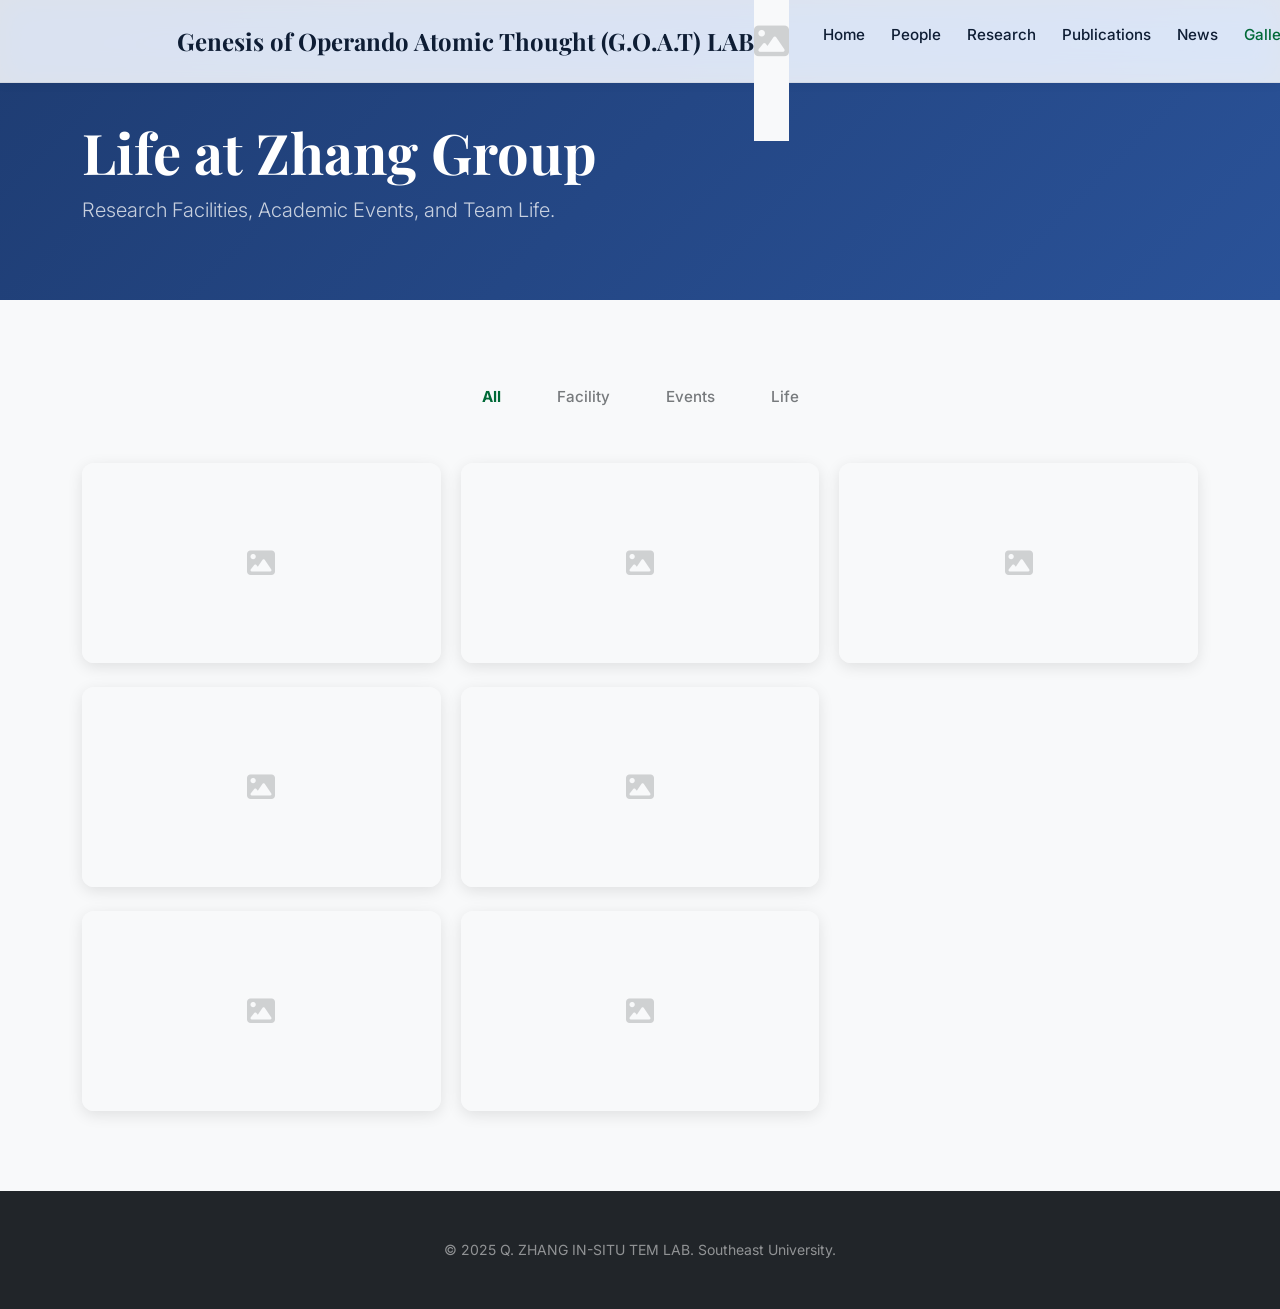
==== gallery.html @ 16f6f0bb "Add files via upload" ====
<!DOCTYPE html>
<html lang="en">

<head>
    <meta charset="UTF-8">
    <meta name="viewport" content="width=device-width, initial-scale=1.0">
    <meta name="description" content="Gallery of Q. ZHANG IN-SITU TEM LAB: Research facilities, team building, and academic events at SEU Wuxi Campus.">
    <meta name="keywords" content="Zhang Group, Lab Photos, Team Building, SEU Wuxi, Scientific Gallery">
    <meta name="author" content="Q. ZHANG IN-SITU TEM LAB">
    
    <title>Gallery | Q. ZHANG IN-SITU TEM LAB</title>
    
    <!-- Favicon -->
    <link rel="icon" type="image/png" href="images/icon.png">

    <!-- Bootstrap 5 CSS -->
    <link href="https://cdn.jsdelivr.net/npm/bootstrap@5.3.0/dist/css/bootstrap.min.css" rel="stylesheet">
    
    <!-- GLightbox CSS (专业灯箱样式库) -->
    <link rel="stylesheet" href="https://cdn.jsdelivr.net/npm/glightbox/dist/css/glightbox.min.css" />

    <!-- Fonts (国内镜像加速) -->
    <link href="https://fonts.loli.net/css2?family=Inter:wght@300;400;500;600&family=Playfair+Display:wght@700&display=swap" rel="stylesheet">

    <!-- Icons -->
    <link rel="stylesheet" href="https://cdnjs.cloudflare.com/ajax/libs/font-awesome/6.4.0/css/all.min.css">

    <!-- Custom CSS -->
    <link rel="stylesheet" href="style.css">

    <!-- AOS Animation -->
    <link href="https://unpkg.com/aos@2.3.1/dist/aos.css" rel="stylesheet">
</head>

<body class="bg-light">

    <!-- Preloader -->
    <div id="preloader">
        <div class="loader-spinner"></div>
    </div>

    <!-- Navigation (Gallery 高亮) -->
    <nav class="navbar navbar-expand-lg fixed-top navbar-light transition-all" id="mainNav">
        <div class="container">
            <a class="navbar-brand d-flex align-items-center" href="index.html">
                <img src="images/logo2.png" alt="Lab Logo" class="nav-logo me-2" loading="lazy">
                <div class="brand-text">
                    <span class="group-name">Genesis of Operando Atomic Thought (G.O.A.T) LAB</span>
                </div>
            </a>
            <button class="navbar-toggler" type="button" data-bs-toggle="collapse" data-bs-target="#navbarNav">
                <span class="navbar-toggler-icon"></span>
            </button>
            <div class="collapse navbar-collapse" id="navbarNav">
                <ul class="navbar-nav ms-auto">
                    <li class="nav-item"><a class="nav-link" href="index.html">Home</a></li>
                    <li class="nav-item"><a class="nav-link" href="people.html">People</a></li>
                    <li class="nav-item"><a class="nav-link" href="research.html">Research</a></li>
                    <li class="nav-item"><a class="nav-link" href="publications.html">Publications</a></li>
                    <li class="nav-item"><a class="nav-link" href="news.html">News</a></li>
                    <li class="nav-item"><a class="nav-link active" href="gallery.html">Gallery</a></li>
                    <li class="nav-item ms-lg-2">
                        <a class="btn btn-seu-green btn-sm px-3 rounded-pill" href="join.html">Join Us</a>
                    </li>
                </ul>
            </div>
        </div>
    </nav>

    <!-- Page Header -->
    <header class="page-header d-flex align-items-center text-white"
        style="background: linear-gradient(135deg, #1e3c72 0%, #2a5298 100%); height: 300px; padding-top: 60px;">
        <div class="container position-relative z-2">
            <div class="row">
                <div class="col-md-8" data-aos="fade-right">
                    <h1 class="display-4 font-serif fw-bold">Life at Zhang Group</h1>
                    <p class="lead opacity-75">Research Facilities, Academic Events, and Team Life.</p>
                </div>
            </div>
        </div>
    </header>

    <!-- Gallery Section -->
    <section class="py-section">
        <div class="container">
            
            <!-- Filters (分类按钮) -->
            <div class="row mb-5" data-aos="fade-up">
                <div class="col-12 text-center">
                    <div class="btn-group filter-group" role="group">
                        <button type="button" class="btn btn-outline-dark active filter-btn rounded-pill px-4 mx-1" data-filter="all">All</button>
                        <button type="button" class="btn btn-outline-dark filter-btn rounded-pill px-4 mx-1" data-filter="lab">Facility</button>
                        <button type="button" class="btn btn-outline-dark filter-btn rounded-pill px-4 mx-1" data-filter="events">Events</button>
                        <button type="button" class="btn btn-outline-dark filter-btn rounded-pill px-4 mx-1" data-filter="life">Life</button>
                    </div>
                </div>
            </div>

            <!-- Masonry Grid -->
            <div class="gallery-grid" id="galleryGrid">
                
                <!-- 增加gallery时增加这一项 -->
                <!-- 修改category:lab实验室,life团建,events活动 -->
                <div class="gallery-item lab mb-4" data-aos="fade-up">
                    <!-- 修改大图链接、相关信息 -->
                    <a href="images/gallery_1.png" class="glightbox gallery-card" data-gallery="lab-gallery" data-title="Advanced TEM Facility" data-description="Our state-of-the-art Aberration-Corrected Transmission Electron Microscope used for atomic-scale imaging.">
                        <!-- 修改小图链接 -->
                        <img src="images/gallery_1.png" alt="TEST FOR ADDING" class="img-fluid" loading="lazy">
                        <div class="gallery-overlay">
                            <div class="overlay-content">
                                <i class="fas fa-search-plus fa-2x text-white mb-2"></i>
                                <!-- 修改图名 -->
                                <h6 class="text-white fw-bold mb-0">TEST FOR ADDING</h6>
                                <!-- 修改备注 -->
                                <small class="text-white-50">It's a test.</small>
                            </div>
                        </div>
                    </a>
                </div>
                
                <!-- Item 1: Lab Facility -->
                <div class="gallery-item lab mb-4" data-aos="fade-up">
                    <a href="https://images.unsplash.com/photo-1581093588401-fbb07586547a?q=80&w=2000" class="glightbox gallery-card" data-gallery="lab-gallery" data-title="Advanced TEM Facility" data-description="Our state-of-the-art Aberration-Corrected Transmission Electron Microscope used for atomic-scale imaging.">
                        <img src="https://images.unsplash.com/photo-1581093588401-fbb07586547a?q=80&w=2000&auto=format&fit=crop" alt="TEM Facility" class="img-fluid" loading="lazy">
                        <div class="gallery-overlay">
                            <div class="overlay-content">
                                <i class="fas fa-search-plus fa-2x text-white mb-2"></i>
                                <h6 class="text-white fw-bold mb-0">TEM Facility</h6>
                                <small class="text-white-50">Instrumentation</small>
                            </div>
                        </div>
                    </a>
                </div>

                <!-- Item 2: Campus Life -->
                <div class="gallery-item life mb-4" data-aos="fade-up">
                    <a href="https://images.unsplash.com/photo-1596496356938-a2a198c3d964?q=80&w=2071" class="glightbox gallery-card" data-gallery="lab-gallery" data-title="SEU Wuxi Campus" data-description="The beautiful environment of Southeast University Wuxi Campus, providing a quiet place for research.">
                        <img src="https://images.unsplash.com/photo-1596496356938-a2a198c3d964?q=80&w=2071&auto=format&fit=crop" alt="Campus View" class="img-fluid" loading="lazy">
                        <div class="gallery-overlay">
                            <div class="overlay-content">
                                <i class="fas fa-search-plus fa-2x text-white mb-2"></i>
                                <h6 class="text-white fw-bold mb-0">Wuxi Campus</h6>
                                <small class="text-white-50">Scenery</small>
                            </div>
                        </div>
                    </a>
                </div>

                <!-- Item 3: Conference Event -->
                <div class="gallery-item events mb-4" data-aos="fade-up">
                    <a href="https://images.unsplash.com/photo-1544531586-fde5298cdd40?q=80&w=2070" class="glightbox gallery-card" data-gallery="lab-gallery" data-title="International Conference" data-description="Group members attending the international conference on nanotechnology.">
                        <img src="https://images.unsplash.com/photo-1544531586-fde5298cdd40?q=80&w=2070&auto=format&fit=crop" alt="Conference" class="img-fluid" loading="lazy">
                        <div class="gallery-overlay">
                            <div class="overlay-content">
                                <i class="fas fa-search-plus fa-2x text-white mb-2"></i>
                                <h6 class="text-white fw-bold mb-0">Academic Exchange</h6>
                                <small class="text-white-50">Conference</small>
                            </div>
                        </div>
                    </a>
                </div>

                <!-- Item 4: Lab Work -->
                <div class="gallery-item lab mb-4" data-aos="fade-up">
                    <a href="https://images.unsplash.com/photo-1574170609519-d1d8d4b71f60?q=80&w=2069" class="glightbox gallery-card" data-gallery="lab-gallery" data-title="Device Fabrication" data-description="Cleanroom processing of nanodevices for in-situ experiments.">
                        <img src="https://images.unsplash.com/photo-1574170609519-d1d8d4b71f60?q=80&w=2069&auto=format&fit=crop" alt="Wafer" class="img-fluid" loading="lazy">
                        <div class="gallery-overlay">
                            <div class="overlay-content">
                                <i class="fas fa-search-plus fa-2x text-white mb-2"></i>
                                <h6 class="text-white fw-bold mb-0">Device Fabrication</h6>
                                <small class="text-white-50">Cleanroom</small>
                            </div>
                        </div>
                    </a>
                </div>

                <!-- Item 5: Team Building -->
                <div class="gallery-item life mb-4" data-aos="fade-up">
                    <a href="https://images.unsplash.com/photo-1511632765486-a01980e01a18?q=80&w=2070" class="glightbox gallery-card" data-gallery="lab-gallery" data-title="Annual Group Dinner" data-description="Q. ZHANG IN-SITU TEM LAB celebrating a productive year with a team dinner.">
                        <img src="https://images.unsplash.com/photo-1511632765486-a01980e01a18?q=80&w=2070&auto=format&fit=crop" alt="Dinner" class="img-fluid" loading="lazy">
                        <div class="gallery-overlay">
                            <div class="overlay-content">
                                <i class="fas fa-search-plus fa-2x text-white mb-2"></i>
                                <h6 class="text-white fw-bold mb-0">Group Dinner</h6>
                                <small class="text-white-50">Team Building</small>
                            </div>
                        </div>
                    </a>
                </div>

                <!-- Item 6: Group Meeting -->
                <div class="gallery-item lab mb-4" data-aos="fade-up">
                    <a href="https://images.unsplash.com/photo-1531482615713-2afd69097998?q=80&w=2070" class="glightbox gallery-card" data-gallery="lab-gallery" data-title="Group Meeting" data-description="Weekly group meeting discussion and research progress updates.">
                        <img src="https://images.unsplash.com/photo-1531482615713-2afd69097998?q=80&w=2070&auto=format&fit=crop" alt="Meeting" class="img-fluid" loading="lazy">
                        <div class="gallery-overlay">
                            <div class="overlay-content">
                                <i class="fas fa-search-plus fa-2x text-white mb-2"></i>
                                <h6 class="text-white fw-bold mb-0">Group Meeting</h6>
                                <small class="text-white-50">Discussion</small>
                            </div>
                        </div>
                    </a>
                </div>

            </div>
        </div>
    </section>

    <!-- Footer -->
    <footer class="bg-dark text-white py-5 mt-auto">
        <div class="container">
            <div class="text-center small opacity-50">
                &copy; 2025 Q. ZHANG IN-SITU TEM LAB. Southeast University.
            </div>
        </div>
    </footer>

    <!-- Back to Top Button -->
    <a href="#" id="back-to-top" class="btn btn-seu-green rounded-circle shadow back-to-top-btn" title="Back to Top">
        <i class="fas fa-arrow-up"></i>
    </a>

    <!-- GLightbox JS Library -->
    <script src="https://cdn.jsdelivr.net/npm/glightbox/dist/js/glightbox.min.js"></script>
    
    <!-- Other Scripts -->
    <script src="https://cdn.jsdelivr.net/npm/bootstrap@5.3.0/dist/js/bootstrap.bundle.min.js"></script>
    <script src="https://unpkg.com/aos@2.3.1/dist/aos.js"></script>
    
    <!-- Custom Logic -->
    <script src="script.js"></script>

</body>
</html>
---- style.css ----
/* =========================================
   Global Reset & Basics
   ========================================= */
html {
    scroll-behavior: smooth;
}

:root {
    --seu-green: #006937;        /* 东南大学官方绿 */
    --seu-green-hover: #00522b;
    --dark-blue: #0e1d34;        /* 深科技蓝 */
    --text-dark: #2c3e50;
    --text-light: #6c757d;
}

body {
    font-family: 'Inter', sans-serif;
    color: var(--text-dark);
    line-height: 1.6;
}

h1, h2, h3, h4, h5, .font-serif {
    font-family: 'Playfair Display', serif;
}

a {
    text-decoration: none;
}

/* Utilities */
.py-section {
    padding-top: 5rem;
    padding-bottom: 5rem;
}

.ls-2 {
    letter-spacing: 2px;
}

.text-seu-green {
    color: var(--seu-green) !important;
}

.bg-seu-green {
    background-color: var(--seu-green) !important;
}

.hover-green:hover {
    color: var(--seu-green) !important;
    transition: color 0.2s ease;
}

/* =========================================
   Preloader (网页加载动画)
   ========================================= */
#preloader {
    position: fixed;
    top: 0;
    left: 0;
    width: 100%;
    height: 100%;
    background: #ffffff;
    z-index: 9999;
    display: flex;
    justify-content: center;
    align-items: center;
    transition: opacity 0.5s ease, visibility 0.5s ease;
}

#preloader.fade-out {
    opacity: 0;
    visibility: hidden;
}

.loader-spinner {
    width: 50px;
    height: 50px;
    border: 3px solid rgba(0, 105, 55, 0.2);
    border-top: 3px solid var(--seu-green);
    border-radius: 50%;
    animation: spin 1s linear infinite;
}

@keyframes spin {
    0% { transform: rotate(0deg); }
    100% { transform: rotate(360deg); }
}

/* =========================================
   Navbar (玻璃拟态导航栏)
   ========================================= */
#mainNav {
    padding-top: 15px;
    padding-bottom: 15px;
    background-color: rgba(255, 255, 255, 0.85); /* 半透明 */
    backdrop-filter: blur(15px) saturate(180%);   /* 毛玻璃特效 */
    -webkit-backdrop-filter: blur(15px) saturate(180%);
    box-shadow: 0 2px 10px rgba(0,0,0,0.05);
    border-bottom: 1px solid rgba(0,0,0,0.05);
}
/* 1. 新增：重定义导航栏容器 (控制高度和文字位置) */
.navbar-brand {
    position: relative;  /* 关键：设置为绝对定位的基准点 */
    display: flex;
    align-items: center; 
    height: 50px;        /* 【关键】锁定文字容器的高度，保证导航栏不会被撑高 */
    
    /* 腾出位置给左边悬浮的大 Logo，
       如果您觉得 Logo 盖住了文字，把这个数字改大，比如 100px */
    padding-left: 90px !important; 
}

/* 2. 修改：Logo 图片样式 (让它“飞”起来，突破高度限制) */
.nav-logo {
    position: absolute;  /* 绝对定位：脱离文档流，不再占位置 */
    left: 0;             /* 固定在最左边 */
    top: 50%;            /* 垂直位置定在中间 */
    
    /* 修正中心点，同时加一点向下偏移(如果有需要) */
    transform: translateY(-50%); 
    
    /* 【在这里改图片大小】 */
    /* 您设成 80px、100px 甚至 120px 都可以，导航栏高度不会变 */
    height: 90px;        
    width: auto;
    
    /* 去掉 Bootstrap 默认的右边距，防止计算干扰 */
    margin-right: 0 !important; 
    
    z-index: 999;        /* 保证显示在最上层 */
}

.brand-text {
    display: flex;
    align-items: center;       /* 确保文字垂直居中 */
    line-height: 1;            /* 重置行高 */
    margin-left: 5px;          /* 稍微离 Logo 远一点点 */
}

/* 增大 Group Name 字体，显得更权威 */
.brand-text .group-name {
    font-weight: 700;
    font-size: 1.5rem; /* 如果Logo变大了，字也可以大一点 (原先可能是 1.1rem 或 1.35rem) */
    font-family: 'Playfair Display', serif;
    color: var(--dark-blue);
}


.nav-link {
    font-weight: 500;
    color: var(--dark-blue) !important;
    font-size: 0.95rem;
    margin-left: 10px;
    transition: color 0.3s;
}

.nav-link:hover, .nav-link.active {
    color: var(--seu-green) !important;
}

.btn-seu-green {
    background-color: var(--seu-green);
    color: white;
    border: 1px solid var(--seu-green);
    transition: all 0.3s ease;
}

.btn-seu-green:hover {
    background-color: var(--seu-green-hover);
    border-color: var(--seu-green-hover);
    color: white;
}

/* =========================================
   Hero Section (首页大图 & 粒子特效)
   ========================================= */
.hero-section {
    height: 100vh;
    min-height: 600px;
    background-size: cover;
    background-position: center;
    background-attachment: fixed; /* 视差滚动 */
    position: relative;
    overflow: hidden;
}

/* 粒子层 */
.hero-particles {
    position: absolute;
    top: 0;
    left: 0;
    width: 100%;
    height: 100%;
    z-index: 1; 
    pointer-events: none;
    overflow: hidden;
}

.particle {
    position: absolute;
    border-radius: 50%;
    background: rgba(255, 255, 255, 0.3);
    box-shadow: 0 0 10px rgba(255, 255, 255, 0.5);
    animation: floatUp linear infinite;
}

@keyframes floatUp {
    0% { transform: translateY(100vh) scale(0); opacity: 0; }
    20% { opacity: 0.8; }
    100% { transform: translateY(-100px) scale(1); opacity: 0; }
}

/* --- 最后的优化：Hero 文字防撞色保护 --- */
.hero-section h1, 
.hero-section p, 
.hero-section h5 {
    /* 增加一层黑色柔光阴影，不生硬，但能显著提升可读性 */
    text-shadow: 0 2px 20px rgba(0, 0, 0, 0.5), 0 0 40px rgba(0,0,0,0.2);
}

.hero-section .overlay {
    position: absolute;
    top: 0; left: 0; width: 100%; height: 100%;
    background: linear-gradient(135deg, rgba(14, 29, 52, 0) 0%, rgba(0, 105, 55, 0) 100%);
    z-index: 1;
}

/* Scroll Down Indicator Mouse Animation */
.scroll-down-indicator {
    position: absolute;
    bottom: 30px;
    left: 50%;
    transform: translateX(-50%);
    z-index: 10;
    display: flex;
    flex-direction: column;
    align-items: center;
    opacity: 0.8;
}

.mouse {
    width: 26px; height: 42px;
    border: 2px solid #fff;
    border-radius: 20px;
    position: relative;
    margin-bottom: 5px;
}

.wheel {
    width: 4px; height: 4px;
    background: #fff;
    border-radius: 50%;
    position: absolute;
    top: 6px; left: 50%;
    transform: translateX(-50%);
    animation: scrollWheel 2s infinite;
}

@keyframes scrollWheel {
    0% { top: 6px; opacity: 1; }
    100% { top: 20px; opacity: 0; }
}

.arrow-span span {
    display: block; width: 10px; height: 10px;
    border-bottom: 2px solid #fff;
    border-right: 2px solid #fff;
    transform: rotate(45deg);
    margin: -4px auto;
    animation: scrollArrow 2s infinite;
}

.arrow-span span:nth-child(2) { animation-delay: .2s; }
.arrow-span span:nth-child(3) { animation-delay: .4s; }

@keyframes scrollArrow {
    0% { opacity: 0; } 50% { opacity: 1; } 100% { opacity: 0; }
}

/* =========================================
   Components: Cards, Images & UI
   ========================================= */

/* Research Cards with Bottom Border Hover */
.hover-card {
    transition: all 0.4s cubic-bezier(0.165, 0.84, 0.44, 1);
    background: #fff;
    overflow: hidden;
    position: relative;
    border: 1px solid rgba(0,0,0,0.05) !important;
    border-bottom: 4px solid transparent !important;
}

.hover-card:hover {
    transform: translateY(-8px);
    box-shadow: 0 20px 40px rgba(0,0,0,0.1) !important;
    border-bottom-color: var(--seu-green) !important;
}

.icon-box {
    width: 80px; height: 80px;
    background: linear-gradient(135deg, #f8f9fa 0%, #e9ecef 100%);
    box-shadow: inset 0 0 10px rgba(0, 0, 0, 0.05);
}

.bg-green-light { background-color: rgba(0, 105, 55, 0.1); }
.bg-blue-light { background-color: rgba(13, 110, 253, 0.1); }
.bg-purple-light { background-color: rgba(111, 66, 193, 0.1); }
.text-purple { color: #6f42c1; }

.link-arrow {
    display: inline-flex; align-items: center;
}
.link-arrow:hover i {
    transform: translateX(5px);
    transition: transform 0.2s;
}

.divider { height: 3px; width: 60px; }

/* Page Header Common */
.page-header {
    margin-top: 0;
    position: relative;
    overflow: hidden;
}

/* Atomic Background Pattern */
.atomic-bg-pattern {
    position: absolute;
    top: 0; left: 0; width: 100%; height: 100%;
    background-image: radial-gradient(rgba(255, 255, 255, 0.1) 1px, transparent 1px);
    background-size: 30px 30px;
    z-index: 1;
    pointer-events: none;
}

/* Back to Top Button */
.back-to-top-btn {
    position: fixed;
    bottom: 30px; right: 30px;
    width: 50px; height: 50px;
    display: flex; align-items: center; justify-content: center;
    z-index: 999;
    opacity: 0;
    visibility: hidden;
    transition: all 0.4s ease;
    border: 2px solid white;
}

.back-to-top-btn.show {
    opacity: 1; visibility: visible; bottom: 30px;
}

.back-to-top-btn:hover {
    transform: translateY(-5px);
    background-color: var(--dark-blue);
    border-color: var(--seu-green);
}

/* Grayscale Logos */
.grayscale-logos {
    filter: grayscale(100%);
    transition: all 0.3s;
}
.grayscale-logos:hover {
    filter: grayscale(0%);
    opacity: 1 !important;
}

/* =========================================
   People Page Specifics
   ========================================= */
.text-dark-blue { color: var(--dark-blue); }
.text-justify { text-align: justify; }
.w-20 { width: 20px; text-align: center; }

.badge {
    font-weight: 500;
    letter-spacing: 0.5px;
    font-family: 'Inter', sans-serif;
    border-radius: 4px; /* Slightly sharper edges */
}

.bg-dark-blue { background-color: var(--dark-blue); color: white; }

.member-card {
    transition: transform 0.3s ease;
    border: 1px solid rgba(0, 0, 0, 0.05);
}
.member-card:hover {
    transform: translateY(-5px);
    box-shadow: 0 10px 20px rgba(0, 0, 0, 0.1) !important;
}

.member-img {
    width: 100px; height: 100px; object-fit: cover;
    border: 3px solid #f8f9fa;
    box-shadow: 0 2px 5px rgba(0, 0, 0, 0.1);
    object-position: top; 
}
.member-img-sm {
    width: 100px; height: 100px; object-fit: cover;
    border: 3px solid #f8f9fa;
    box-shadow: 0 2px 5px rgba(0, 0, 0, 0.1);
    object-position: top; 
}

.pi-image-wrapper img {
    object-fit: cover;
    height: 100%;
    min-height: 300px;
}

/* =========================================
   Research Page Specifics
   ========================================= */
.text-light-gray {
    color: #e9ecef;
    font-size: 4rem;
    line-height: 1;
    font-weight: 800;
}

.research-img-wrapper {
    overflow: hidden;
    border-radius: 8px;
}

.hover-scale {
    transition: transform 0.6s cubic-bezier(0.25, 0.46, 0.45, 0.94);
    width: 100%; display: block;
}
.research-img-wrapper:hover .hover-scale {
    transform: scale(1.05);
}

.hover-glow {
    transition: all 0.3s ease;
    background: rgba(255, 255, 255, 0.02);
}
.hover-glow:hover {
    background: rgba(255, 255, 255, 0.1);
    border-color: var(--seu-green) !important;
    transform: translateY(-5px);
    box-shadow: 0 0 15px rgba(0, 105, 55, 0.3);
}

.fa-check-circle { width: 20px; }

/* =========================================
   Publications Page Specifics
   ========================================= */
.object-fit-cover { object-fit: cover; }
.font-monospace { font-family: 'Courier New', Courier, monospace; letter-spacing: 1px; }

.pub-list li {
    transition: all 0.2s ease;
}
.pub-list li:hover {
    background-color: rgba(0, 105, 55, 0.03);
    border-radius: 4px;
    transform: translateX(5px);
}

.pub-number {
    font-family: 'Playfair Display', serif;
    font-weight: 700;
    font-size: 1.2rem;
    opacity: 0.3;
}

.journal-name {
    font-style: italic;
    color: var(--dark-blue);
    font-weight: 600;
}

.pub-links a { text-decoration: none; }

/* 顶级期刊特殊高亮 */
.journal-name:contains("Nature"), .journal-name:contains("Science") {
    border-bottom: 2px solid var(--seu-green);
}

/* 年份侧边栏偏移修正 */
.year-section {
    scroll-margin-top: 180px;
}

/* Sidebar Active State */
.nav-pills .nav-link.active {
    background-color: var(--seu-green) !important;
    color: white !important;
    font-weight: bold;
    box-shadow: 0 4px 6px rgba(0, 105, 55, 0.2);
}

/* =========================================
   News & Mobile Search
   ========================================= */
.news-card {
    transition: transform 0.3s ease;
    overflow: hidden;
}
.news-card:hover { transform: translateY(-5px); }
.news-card img { transition: transform 0.5s ease; }
.news-card:hover img { transform: scale(1.05); }

.date-badge-overlay {
    position: absolute;
    top: 15px; left: 15px;
    background: rgba(255, 255, 255, 0.95);
    padding: 8px 12px;
    text-align: center;
    border-radius: 4px;
    box-shadow: 0 4px 6px rgba(0, 0, 0, 0.1);
    min-width: 60px;
}
.date-badge-overlay .day { display: block; font-size: 1.5rem; font-weight: 800; line-height: 1; color: var(--dark-blue); }
.date-badge-overlay .month { display: block; font-size: 0.75rem; text-transform: uppercase; font-weight: 600; color: var(--seu-green); }

/* Sticky Sidebar on Desktop */
@media (min-width: 992px) {
    .sticky-sidebar {
        position: sticky;
        top: 100px;
        z-index: 10;
    }
}

/* Pagination Style */
.page-link {
    color: var(--dark-blue);
    border: none;
    margin: 0 5px;
    border-radius: 5px !important;
}
.page-link.active {
    background-color: var(--seu-green);
    color: white;
}

/* JS Driven Fixed Search (Mobile) */
.search-is-fixed {
    position: fixed !important;
    top: 76px !important;
    left: 15px !important;
    right: 15px !important;
    z-index: 1050 !important;
    background-color: #fff !important;
    box-shadow: 0 5px 15px rgba(0,0,0,0.1) !important;
    padding: 15px !important;
    border-radius: 0 0 10px 10px !important;
    width: auto !important;
    transition: all 0.3s ease;
    border: 1px solid rgba(0,0,0,0.05);
}

.search-placeholder { height: 80px; display: none; }
.search-placeholder.show { display: block; }

/* =========================================
   Gallery (Masonry & Styles)
   ========================================= */
.gallery-grid { column-count: 3; column-gap: 20px; }
.gallery-item { break-inside: avoid; margin-bottom: 20px; }

.gallery-card {
    position: relative;
    display: block;
    overflow: hidden;
    border-radius: 12px;
    cursor: zoom-in;
    box-shadow: 0 4px 15px rgba(0,0,0,0.1);
}

.gallery-card img {
    width: 100%;
    transition: transform 0.6s cubic-bezier(0.25, 0.46, 0.45, 0.94);
    will-change: transform;
}
.gallery-card:hover img { transform: scale(1.1); }

.gallery-overlay {
    position: absolute;
    top: 0; left: 0; width: 100%; height: 100%;
    background: linear-gradient(to top, rgba(0, 105, 55, 0.9), rgba(14, 29, 52, 0.4));
    opacity: 0;
    transition: all 0.4s ease;
    display: flex; justify-content: center; align-items: center; text-align: center;
}
.overlay-content { transform: translateY(20px); transition: transform 0.4s ease; }

.gallery-card:hover .gallery-overlay { opacity: 1; }
.gallery-card:hover .overlay-content { transform: translateY(0); }

.filter-btn {
    border: none;
    font-weight: 500;
    font-size: 0.95rem;
    transition: all 0.3s;
    opacity: 0.6;
}
.filter-btn:hover, .filter-btn.active {
    background-color: transparent !important;
    color: var(--seu-green) !important;
    opacity: 1;
    font-weight: 700;
}

/* =========================================
   Join Us Page Timeline
   ========================================= */
.step-icon {
    width: 60px; height: 60px;
    transition: all 0.3s ease;
    border: 1px solid rgba(0,0,0,0.05);
}
.process-step:hover .step-icon {
    transform: translateY(-5px);
    box-shadow: 0 10px 20px rgba(0,105,55,0.15) !important;
}

@media (min-width: 768px) {
    .process-step:not(:last-child)::after {
        content: '';
        position: absolute;
        top: 30px;
        right: -50%;
        width: 100%;
        height: 2px;
        background-color: #e9ecef;
        z-index: 0;
    }
}

.custom-accordion .accordion-button {
    background-color: #fff;
    color: var(--dark-blue);
    box-shadow: none;
    padding: 1.5rem;
}
.custom-accordion .accordion-button:not(.collapsed) {
    color: var(--seu-green);
    background-color: rgba(0, 105, 55, 0.05);
}
.custom-accordion .accordion-button:focus {
    box-shadow: none;
    border-color: rgba(0, 0, 0, 0.125);
}
.custom-accordion .accordion-item { overflow: hidden; }

/* Call to Action Button */
.btn-outline-light:hover { color: var(--dark-blue); }
.modal-content { border-radius: 1rem; }

.hover-shadow { transition: all 0.3s ease; }
.hover-shadow:hover { box-shadow: 0 10px 30px rgba(0,0,0,0.05); transform: translateY(-5px); }

/* =========================================
   Responsive Final Touches
   ========================================= */
@media (max-width: 991px) {
    .hero-section {
        background-attachment: scroll;
        height: auto;
        padding: 150px 0 100px 0;
    }
    .gallery-grid { column-count: 2; }
    
    /* Mobile Sticky Offset Increase */
    .year-section {
        scroll-margin-top: 240px;
    }
    
    .mobile-sticky-search .form-select {
        height: 100% !important;
        background-color: #fff;
    }
}

@media (max-width: 576px) {
    .gallery-grid { column-count: 1; }
    h1.display-3 { font-size: 2.5rem; }
}

/* --- 最后的优化：移动端排版安全锁 --- */
h1, h2, h3, h4, h5 {
    /* 如果单词太长，允许强制换行，防止撑爆屏幕 */
    overflow-wrap: break-word; 
    word-wrap: break-word;
    -ms-hyphens: auto;
    -webkit-hyphens: auto;
    hyphens: auto;
}

/* =========================================
   Layout Safety (布局安全锁)
   ========================================= */

/* 强制标题最多显示2行，超出部分省略号... */
.text-clamp-2 {
    display: -webkit-box;
    -webkit-line-clamp: 2;
    -webkit-box-orient: vertical;
    overflow: hidden;
    text-overflow: ellipsis;
}

/* 强制摘要最多显示3行 */
.text-clamp-3 {
    display: -webkit-box;
    -webkit-line-clamp: 3;
    -webkit-box-orient: vertical;
    overflow: hidden;
    text-overflow: ellipsis;
}

/* 即使标题不一样长，强制卡片高度一致 (需要在HTML里加 h-100 类) */
.card-body {
    display: flex;
    flex-direction: column;
}
/* 把按钮推到最下面，保证对齐 */
.card-body .mt-3, 
.card-body a.text-seu-green { 
    margin-top: auto !important; 
}

/* =========================================
   自动化论文编号 (Auto Numbering)
   ========================================= */

/* 1. 在网页整体或列表容器上初始化计数器 */
body {
    /* 创建一个叫 'paper-counter' 的计数器，初始值为0 */
    counter-reset: paper-counter; 
}

/* 2. 改造 .pub-number，让它自动生成内容 */
.pub-number::before {
    /* 每次遇到这个标签，计数器 +1 */
    counter-increment: paper-counter; 
    
    /* 显示内容：数字 + 点 */
    /* decimal-leading-zero 表示显示 01, 02 这种带0的格式 */
    content: counter(paper-counter, decimal-leading-zero) "."; 
}

/* (可选) 如果 Highlight 区域也有这个类但不希望它编号，可以取消 */
/* 通常 Highlight 区您没有加 pub-number 类，所以应该没事 */

/* =========================================
   学术简历列表模式 (List Layout Style)
   ========================================= */

/* LBL 风格列表布局样式 */
.member-img-rect {
    width: 160px;
    height: 200px;
    object-fit: cover;
    object-position: top;
    border-radius: 4px;   /* 轻微圆角 */
    border: 1px solid #eee; /* 极淡的边框增加精致感 */
}

.profile-row {
    border-bottom: 1px solid #e0e0e0 !important; /* 实线分割 */
    transition: background-color 0.3s;
}

/* 鼠标放上去整行微变色，增加一体感 */
.profile-row:hover {
    background-color: #fcfcfc;
}

/* 名字标题颜色 (参考 LBNL 的蓝绿色) */
.profile-name {
    font-family: 'Inter', sans-serif;
    font-weight: 700;
    font-size: 1.5rem;
    color: #559dbd; /* LBL 风格蓝 */
}
/* 经历列表 */
.edu-list li {
    font-size: 0.95rem;
    line-height: 1.5;
    color: #444;
    margin-bottom: 2px; /*行距稍微紧凑点 */
}

@media (max-width: 767px) {
    .member-img-rect {
        width: 100%;
        max-width: 200px;
        height: auto;
        aspect-ratio: 3/4;
    }
    .profile-row {
        text-align: center; /* 手机上居中对齐 */
    }
    /* 手机上邮箱左对齐变居中 */
    .profile-row .d-flex {
        justify-content: center;
    }
}
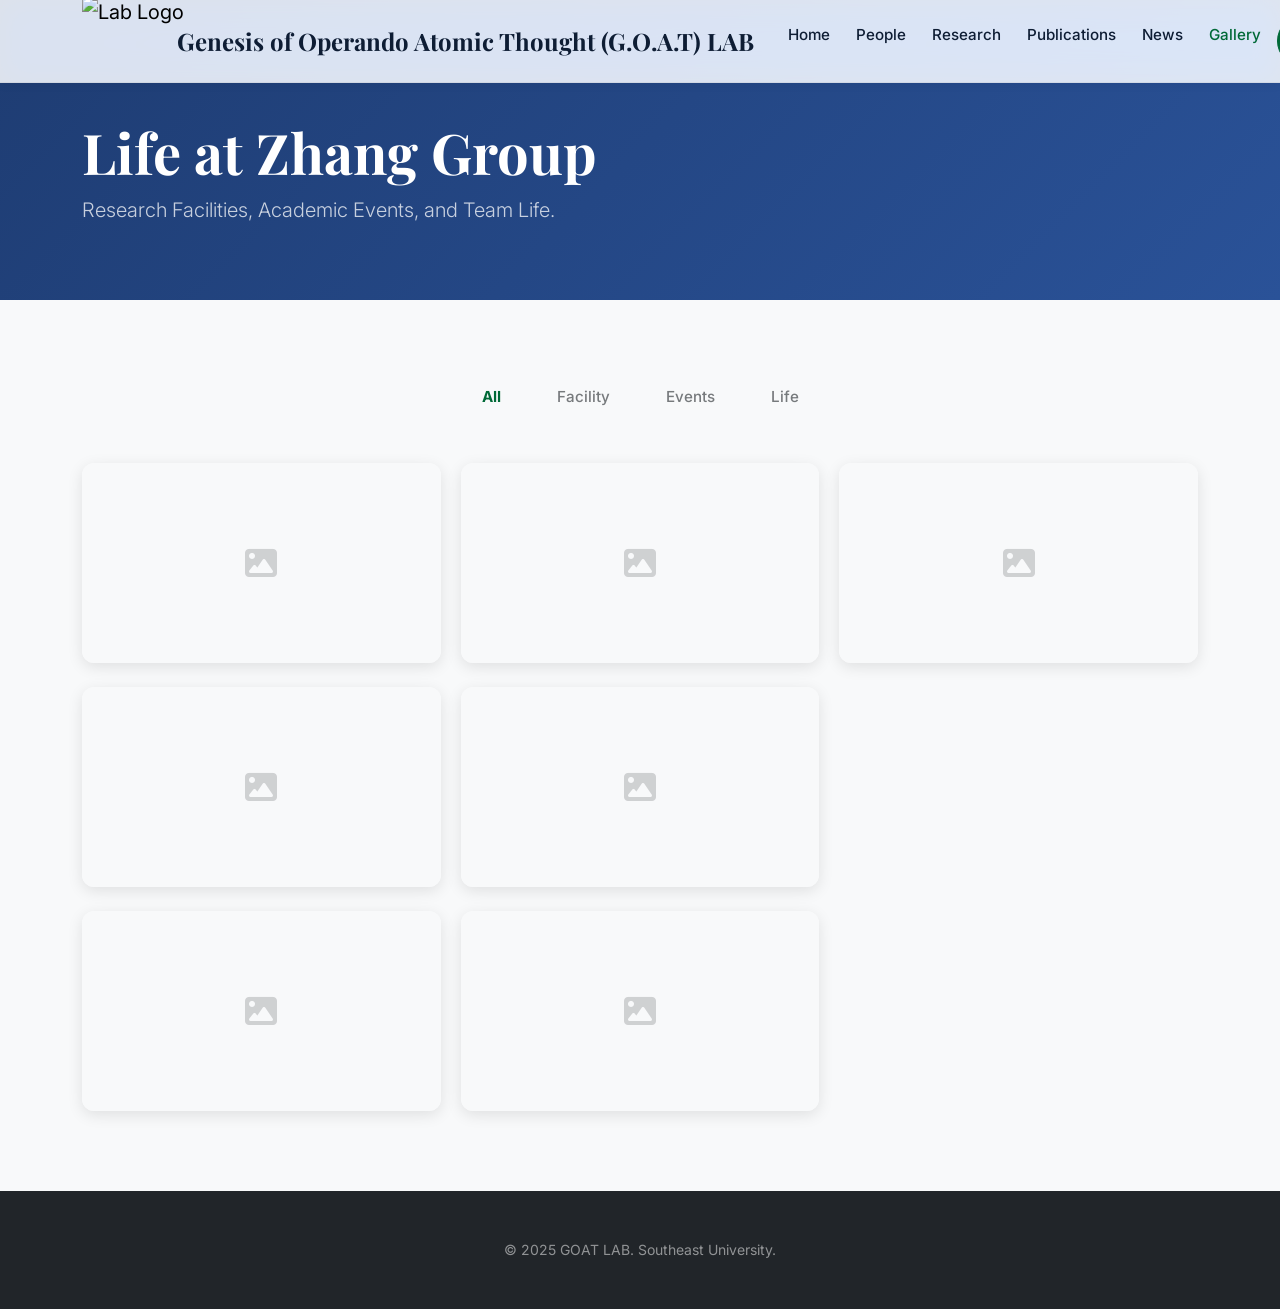
==== commit 04fb3eb4: "Add files via upload" ====
--- a/gallery.html
+++ b/gallery.html
@@ -4,11 +4,11 @@
 <head>
     <meta charset="UTF-8">
     <meta name="viewport" content="width=device-width, initial-scale=1.0">
-    <meta name="description" content="Gallery of Q. ZHANG IN-SITU TEM LAB: Research facilities, team building, and academic events at SEU Wuxi Campus.">
+    <meta name="description" content="Gallery of GOAT LAB: Research facilities, team building, and academic events at SEU Wuxi Campus.">
     <meta name="keywords" content="Zhang Group, Lab Photos, Team Building, SEU Wuxi, Scientific Gallery">
-    <meta name="author" content="Q. ZHANG IN-SITU TEM LAB">
-    
-    <title>Gallery | Q. ZHANG IN-SITU TEM LAB</title>
+    <meta name="author" content="GOAT LAB">
+    
+    <title>Gallery | GOAT LAB</title>
     
     <!-- Favicon -->
     <link rel="icon" type="image/png" href="images/icon.png">
@@ -176,7 +176,7 @@
 
                 <!-- Item 5: Team Building -->
                 <div class="gallery-item life mb-4" data-aos="fade-up">
-                    <a href="https://images.unsplash.com/photo-1511632765486-a01980e01a18?q=80&w=2070" class="glightbox gallery-card" data-gallery="lab-gallery" data-title="Annual Group Dinner" data-description="Q. ZHANG IN-SITU TEM LAB celebrating a productive year with a team dinner.">
+                    <a href="https://images.unsplash.com/photo-1511632765486-a01980e01a18?q=80&w=2070" class="glightbox gallery-card" data-gallery="lab-gallery" data-title="Annual Group Dinner" data-description="GOAT LAB celebrating a productive year with a team dinner.">
                         <img src="https://images.unsplash.com/photo-1511632765486-a01980e01a18?q=80&w=2070&auto=format&fit=crop" alt="Dinner" class="img-fluid" loading="lazy">
                         <div class="gallery-overlay">
                             <div class="overlay-content">
@@ -210,7 +210,7 @@
     <footer class="bg-dark text-white py-5 mt-auto">
         <div class="container">
             <div class="text-center small opacity-50">
-                &copy; 2025 Q. ZHANG IN-SITU TEM LAB. Southeast University.
+                &copy; 2025 GOAT LAB. Southeast University.
             </div>
         </div>
     </footer>
--- a/style.css
+++ b/style.css
@@ -1,5 +1,5 @@
 /* =========================================
-   Global Reset & Basics
+   1. GLOBAL RESET & UTILITIES
    ========================================= */
 html {
     scroll-behavior: smooth;
@@ -21,787 +21,288 @@
 
 h1, h2, h3, h4, h5, .font-serif {
     font-family: 'Playfair Display', serif;
+    /* 移动端防长单词撑破屏幕 */
+    overflow-wrap: break-word; word-wrap: break-word; hyphens: auto;
 }
 
 a {
     text-decoration: none;
-}
-
-/* Utilities */
-.py-section {
-    padding-top: 5rem;
-    padding-bottom: 5rem;
-}
-
-.ls-2 {
-    letter-spacing: 2px;
-}
-
-.text-seu-green {
-    color: var(--seu-green) !important;
-}
-
-.bg-seu-green {
-    background-color: var(--seu-green) !important;
-}
-
-.hover-green:hover {
-    color: var(--seu-green) !important;
     transition: color 0.2s ease;
 }
 
-/* =========================================
-   Preloader (网页加载动画)
-   ========================================= */
+/* 常用工具类 */
+.py-section { padding-top: 5rem; padding-bottom: 5rem; }
+.ls-2 { letter-spacing: 2px; }
+.divider { height: 3px; width: 60px; }
+.object-fit-cover { object-fit: cover; }
+.text-justify { text-align: justify; }
+.w-20 { width: 20px; text-align: center; }
+
+/* 颜色工具 */
+.text-seu-green { color: var(--seu-green) !important; }
+.bg-seu-green { background-color: var(--seu-green) !important; }
+.text-dark-blue { color: var(--dark-blue) !important; }
+.bg-dark-blue { background-color: var(--dark-blue) !important; color: white; }
+.hover-green:hover { color: var(--seu-green) !important; transition: color 0.2s ease; }
+
+/* 文本截断 */
+.text-clamp-2 { display: -webkit-box; -webkit-line-clamp: 2; -webkit-box-orient: vertical; overflow: hidden; }
+.text-clamp-3 { display: -webkit-box; -webkit-line-clamp: 3; -webkit-box-orient: vertical; overflow: hidden; }
+
+/* =========================================
+   2. KEYFRAMES ANIMATIONS
+   ========================================= */
+@keyframes spin { 0% { transform: rotate(0deg); } 100% { transform: rotate(360deg); } }
+@keyframes floatUp { 0% { transform: translateY(100vh) scale(0); opacity: 0; } 20% { opacity: 0.8; } 100% { transform: translateY(-100px) scale(1); opacity: 0; } }
+@keyframes scrollWheel { 0% { top: 6px; opacity: 1; } 100% { top: 20px; opacity: 0; } }
+@keyframes scrollArrow { 0% { opacity: 0; } 50% { opacity: 1; } 100% { opacity: 0; } }
+@keyframes zoom { from { transform: scale(0) } to { transform: scale(1) } }
+
+/* =========================================
+   3. COMPONENTS (Preloader, Nav, UI)
+   ========================================= */
+
+/* --- Preloader --- */
 #preloader {
-    position: fixed;
-    top: 0;
-    left: 0;
-    width: 100%;
-    height: 100%;
-    background: #ffffff;
-    z-index: 9999;
-    display: flex;
-    justify-content: center;
-    align-items: center;
+    position: fixed; top: 0; left: 0; width: 100%; height: 100%;
+    background: #ffffff; z-index: 9999;
+    display: flex; justify-content: center; align-items: center;
     transition: opacity 0.5s ease, visibility 0.5s ease;
 }
-
-#preloader.fade-out {
-    opacity: 0;
-    visibility: hidden;
-}
-
+#preloader.fade-out { opacity: 0; visibility: hidden; }
 .loader-spinner {
-    width: 50px;
-    height: 50px;
-    border: 3px solid rgba(0, 105, 55, 0.2);
-    border-top: 3px solid var(--seu-green);
-    border-radius: 50%;
+    width: 50px; height: 50px; border-radius: 50%;
+    border: 3px solid rgba(0, 105, 55, 0.2); border-top: 3px solid var(--seu-green);
     animation: spin 1s linear infinite;
 }
 
-@keyframes spin {
-    0% { transform: rotate(0deg); }
-    100% { transform: rotate(360deg); }
-}
-
-/* =========================================
-   Navbar (玻璃拟态导航栏)
-   ========================================= */
+/* --- Buttons --- */
+.btn-seu-green {
+    background-color: var(--seu-green); color: white; border: 1px solid var(--seu-green); transition: all 0.3s ease;
+}
+.btn-seu-green:hover { background-color: var(--seu-green-hover); border-color: var(--seu-green-hover); color: white; }
+.btn-outline-light:hover { color: var(--dark-blue); }
+.filter-btn { border: none; font-weight: 500; font-size: 0.95rem; transition: all 0.3s; opacity: 0.6; }
+.filter-btn:hover, .filter-btn.active { background-color: transparent !important; color: var(--seu-green) !important; opacity: 1; font-weight: 700; }
+
+/* --- Back to Top Button --- */
+.back-to-top-btn {
+    position: fixed; bottom: 30px; right: 30px;
+    width: 50px; height: 50px; border-radius: 50%; z-index: 999;
+    display: flex; align-items: center; justify-content: center;
+    opacity: 0; visibility: hidden; transition: all 0.4s ease; border: 2px solid white;
+}
+.back-to-top-btn.show { opacity: 1; visibility: visible; bottom: 30px; }
+.back-to-top-btn:hover { transform: translateY(-5px); background-color: var(--dark-blue); border-color: var(--seu-green); }
+
+/* --- Navbar (Glassmorphism & Large Logo) --- */
 #mainNav {
-    padding-top: 15px;
-    padding-bottom: 15px;
-    background-color: rgba(255, 255, 255, 0.85); /* 半透明 */
-    backdrop-filter: blur(15px) saturate(180%);   /* 毛玻璃特效 */
-    -webkit-backdrop-filter: blur(15px) saturate(180%);
-    box-shadow: 0 2px 10px rgba(0,0,0,0.05);
-    border-bottom: 1px solid rgba(0,0,0,0.05);
-}
-/* 1. 新增：重定义导航栏容器 (控制高度和文字位置) */
+    padding-top: 15px; padding-bottom: 15px;
+    background-color: rgba(255, 255, 255, 0.85);
+    backdrop-filter: blur(15px) saturate(180%); -webkit-backdrop-filter: blur(15px) saturate(180%);
+    box-shadow: 0 2px 10px rgba(0,0,0,0.05); border-bottom: 1px solid rgba(0,0,0,0.05);
+}
 .navbar-brand {
-    position: relative;  /* 关键：设置为绝对定位的基准点 */
-    display: flex;
-    align-items: center; 
-    height: 50px;        /* 【关键】锁定文字容器的高度，保证导航栏不会被撑高 */
-    
-    /* 腾出位置给左边悬浮的大 Logo，
-       如果您觉得 Logo 盖住了文字，把这个数字改大，比如 100px */
-    padding-left: 90px !important; 
-}
-
-/* 2. 修改：Logo 图片样式 (让它“飞”起来，突破高度限制) */
+    position: relative; display: flex; align-items: center;
+    height: 50px; padding-left: 90px !important; /* 给悬浮大Logo留位置 */
+}
 .nav-logo {
-    position: absolute;  /* 绝对定位：脱离文档流，不再占位置 */
-    left: 0;             /* 固定在最左边 */
-    top: 50%;            /* 垂直位置定在中间 */
-    
-    /* 修正中心点，同时加一点向下偏移(如果有需要) */
-    transform: translateY(-50%); 
-    
-    /* 【在这里改图片大小】 */
-    /* 您设成 80px、100px 甚至 120px 都可以，导航栏高度不会变 */
-    height: 90px;        
-    width: auto;
-    
-    /* 去掉 Bootstrap 默认的右边距，防止计算干扰 */
-    margin-right: 0 !important; 
-    
-    z-index: 999;        /* 保证显示在最上层 */
-}
-
-.brand-text {
-    display: flex;
-    align-items: center;       /* 确保文字垂直居中 */
-    line-height: 1;            /* 重置行高 */
-    margin-left: 5px;          /* 稍微离 Logo 远一点点 */
-}
-
-/* 增大 Group Name 字体，显得更权威 */
-.brand-text .group-name {
-    font-weight: 700;
-    font-size: 1.5rem; /* 如果Logo变大了，字也可以大一点 (原先可能是 1.1rem 或 1.35rem) */
-    font-family: 'Playfair Display', serif;
-    color: var(--dark-blue);
-}
-
-
-.nav-link {
-    font-weight: 500;
-    color: var(--dark-blue) !important;
-    font-size: 0.95rem;
-    margin-left: 10px;
-    transition: color 0.3s;
-}
-
-.nav-link:hover, .nav-link.active {
-    color: var(--seu-green) !important;
-}
-
-.btn-seu-green {
-    background-color: var(--seu-green);
-    color: white;
-    border: 1px solid var(--seu-green);
-    transition: all 0.3s ease;
-}
-
-.btn-seu-green:hover {
-    background-color: var(--seu-green-hover);
-    border-color: var(--seu-green-hover);
-    color: white;
-}
-
-/* =========================================
-   Hero Section (首页大图 & 粒子特效)
+    position: absolute; left: 0; top: 50%; transform: translateY(-50%);
+    height: 90px; width: auto; margin-right: 0 !important; z-index: 999;
+}
+.brand-text { display: flex; align-items: center; line-height: 1; margin-left: 5px; }
+.brand-text .group-name { font-weight: 700; font-size: 1.5rem; font-family: 'Playfair Display', serif; color: var(--dark-blue); }
+.nav-link { font-weight: 500; color: var(--dark-blue) !important; font-size: 0.95rem; margin-left: 10px; transition: color 0.3s; }
+.nav-link:hover, .nav-link.active { color: var(--seu-green) !important; }
+
+/* =========================================
+   4. HOME / HERO SECTION
    ========================================= */
 .hero-section {
-    height: 100vh;
-    min-height: 600px;
-    background-size: cover;
-    background-position: center;
-    background-attachment: fixed; /* 视差滚动 */
-    position: relative;
-    overflow: hidden;
-}
-
+    height: 100vh; min-height: 600px;
+    background-size: cover; background-position: center; background-attachment: fixed;
+    position: relative; overflow: hidden;
+}
 /* 粒子层 */
-.hero-particles {
-    position: absolute;
-    top: 0;
-    left: 0;
-    width: 100%;
-    height: 100%;
-    z-index: 1; 
-    pointer-events: none;
-    overflow: hidden;
-}
-
+.hero-particles { position: absolute; top: 0; left: 0; width: 100%; height: 100%; z-index: 1; pointer-events: none; overflow: hidden; }
 .particle {
-    position: absolute;
-    border-radius: 50%;
-    background: rgba(255, 255, 255, 0.3);
-    box-shadow: 0 0 10px rgba(255, 255, 255, 0.5);
+    position: absolute; border-radius: 50%;
+    background: rgba(255, 255, 255, 0.3); box-shadow: 0 0 10px rgba(255, 255, 255, 0.5);
     animation: floatUp linear infinite;
 }
-
-@keyframes floatUp {
-    0% { transform: translateY(100vh) scale(0); opacity: 0; }
-    20% { opacity: 0.8; }
-    100% { transform: translateY(-100px) scale(1); opacity: 0; }
-}
-
-/* --- 最后的优化：Hero 文字防撞色保护 --- */
-.hero-section h1, 
-.hero-section p, 
-.hero-section h5 {
-    /* 增加一层黑色柔光阴影，不生硬，但能显著提升可读性 */
-    text-shadow: 0 2px 20px rgba(0, 0, 0, 0.5), 0 0 40px rgba(0,0,0,0.2);
-}
-
+/* 遮罩：保留您目前的透明设置，保证图片鲜亮 */
 .hero-section .overlay {
-    position: absolute;
-    top: 0; left: 0; width: 100%; height: 100%;
+    position: absolute; top: 0; left: 0; width: 100%; height: 100%;
     background: linear-gradient(135deg, rgba(14, 29, 52, 0) 0%, rgba(0, 105, 55, 0) 100%);
     z-index: 1;
 }
-
-/* Scroll Down Indicator Mouse Animation */
-.scroll-down-indicator {
-    position: absolute;
-    bottom: 30px;
-    left: 50%;
-    transform: translateX(-50%);
-    z-index: 10;
-    display: flex;
-    flex-direction: column;
-    align-items: center;
-    opacity: 0.8;
-}
-
-.mouse {
-    width: 26px; height: 42px;
-    border: 2px solid #fff;
-    border-radius: 20px;
-    position: relative;
-    margin-bottom: 5px;
-}
-
-.wheel {
-    width: 4px; height: 4px;
-    background: #fff;
-    border-radius: 50%;
-    position: absolute;
-    top: 6px; left: 50%;
-    transform: translateX(-50%);
-    animation: scrollWheel 2s infinite;
-}
-
-@keyframes scrollWheel {
-    0% { top: 6px; opacity: 1; }
-    100% { top: 20px; opacity: 0; }
-}
-
-.arrow-span span {
-    display: block; width: 10px; height: 10px;
-    border-bottom: 2px solid #fff;
-    border-right: 2px solid #fff;
-    transform: rotate(45deg);
-    margin: -4px auto;
-    animation: scrollArrow 2s infinite;
-}
-
+/* 增强文字阴影，防止背景太亮看不清 */
+.hero-section h1, .hero-section p, .hero-section h5 {
+    text-shadow: 0 2px 20px rgba(0, 0, 0, 0.5), 0 0 40px rgba(0,0,0,0.2);
+}
+/* 向下滚动提示 */
+.scroll-down-indicator { position: absolute; bottom: 30px; left: 50%; transform: translateX(-50%); z-index: 10; display: flex; flex-direction: column; align-items: center; opacity: 0.8; }
+.mouse { width: 26px; height: 42px; border: 2px solid #fff; border-radius: 20px; position: relative; margin-bottom: 5px; }
+.wheel { width: 4px; height: 4px; background: #fff; border-radius: 50%; position: absolute; top: 6px; left: 50%; transform: translateX(-50%); animation: scrollWheel 2s infinite; }
+.arrow-span span { display: block; width: 10px; height: 10px; border-bottom: 2px solid #fff; border-right: 2px solid #fff; transform: rotate(45deg); margin: -4px auto; animation: scrollArrow 2s infinite; }
 .arrow-span span:nth-child(2) { animation-delay: .2s; }
 .arrow-span span:nth-child(3) { animation-delay: .4s; }
 
-@keyframes scrollArrow {
-    0% { opacity: 0; } 50% { opacity: 1; } 100% { opacity: 0; }
-}
-
-/* =========================================
-   Components: Cards, Images & UI
-   ========================================= */
-
-/* Research Cards with Bottom Border Hover */
+/* =========================================
+   5. PAGE MODULES (Modules by Page)
+   ========================================= */
+
+/* --- Common Components --- */
+.page-header { margin-top: 0; position: relative; overflow: hidden; }
+.atomic-bg-pattern {
+    position: absolute; top: 0; left: 0; width: 100%; height: 100%;
+    background-image: radial-gradient(rgba(255, 255, 255, 0.1) 1px, transparent 1px);
+    background-size: 30px 30px; z-index: 1; pointer-events: none;
+}
+/* 通用卡片与图标 */
 .hover-card {
-    transition: all 0.4s cubic-bezier(0.165, 0.84, 0.44, 1);
-    background: #fff;
-    overflow: hidden;
-    position: relative;
-    border: 1px solid rgba(0,0,0,0.05) !important;
-    border-bottom: 4px solid transparent !important;
-}
-
-.hover-card:hover {
-    transform: translateY(-8px);
-    box-shadow: 0 20px 40px rgba(0,0,0,0.1) !important;
-    border-bottom-color: var(--seu-green) !important;
-}
-
-.icon-box {
-    width: 80px; height: 80px;
-    background: linear-gradient(135deg, #f8f9fa 0%, #e9ecef 100%);
-    box-shadow: inset 0 0 10px rgba(0, 0, 0, 0.05);
-}
-
+    transition: all 0.4s cubic-bezier(0.165, 0.84, 0.44, 1); background: #fff; overflow: hidden; position: relative;
+    border: 1px solid rgba(0,0,0,0.05) !important; border-bottom: 4px solid transparent !important;
+}
+.hover-card:hover { transform: translateY(-8px); box-shadow: 0 20px 40px rgba(0,0,0,0.1) !important; border-bottom-color: var(--seu-green) !important; }
+.icon-box { width: 80px; height: 80px; background: linear-gradient(135deg, #f8f9fa 0%, #e9ecef 100%); box-shadow: inset 0 0 10px rgba(0, 0, 0, 0.05); }
 .bg-green-light { background-color: rgba(0, 105, 55, 0.1); }
 .bg-blue-light { background-color: rgba(13, 110, 253, 0.1); }
 .bg-purple-light { background-color: rgba(111, 66, 193, 0.1); }
 .text-purple { color: #6f42c1; }
-
-.link-arrow {
-    display: inline-flex; align-items: center;
-}
-.link-arrow:hover i {
-    transform: translateX(5px);
-    transition: transform 0.2s;
-}
-
-.divider { height: 3px; width: 60px; }
-
-/* Page Header Common */
-.page-header {
-    margin-top: 0;
-    position: relative;
-    overflow: hidden;
-}
-
-/* Atomic Background Pattern */
-.atomic-bg-pattern {
-    position: absolute;
-    top: 0; left: 0; width: 100%; height: 100%;
-    background-image: radial-gradient(rgba(255, 255, 255, 0.1) 1px, transparent 1px);
-    background-size: 30px 30px;
-    z-index: 1;
-    pointer-events: none;
-}
-
-/* Back to Top Button */
-.back-to-top-btn {
-    position: fixed;
-    bottom: 30px; right: 30px;
-    width: 50px; height: 50px;
-    display: flex; align-items: center; justify-content: center;
-    z-index: 999;
-    opacity: 0;
-    visibility: hidden;
-    transition: all 0.4s ease;
-    border: 2px solid white;
-}
-
-.back-to-top-btn.show {
-    opacity: 1; visibility: visible; bottom: 30px;
-}
-
-.back-to-top-btn:hover {
-    transform: translateY(-5px);
-    background-color: var(--dark-blue);
-    border-color: var(--seu-green);
-}
-
-/* Grayscale Logos */
-.grayscale-logos {
-    filter: grayscale(100%);
-    transition: all 0.3s;
-}
-.grayscale-logos:hover {
-    filter: grayscale(0%);
-    opacity: 1 !important;
-}
-
-/* =========================================
-   People Page Specifics
-   ========================================= */
-.text-dark-blue { color: var(--dark-blue); }
-.text-justify { text-align: justify; }
-.w-20 { width: 20px; text-align: center; }
-
-.badge {
-    font-weight: 500;
-    letter-spacing: 0.5px;
-    font-family: 'Inter', sans-serif;
-    border-radius: 4px; /* Slightly sharper edges */
-}
-
-.bg-dark-blue { background-color: var(--dark-blue); color: white; }
-
-.member-card {
-    transition: transform 0.3s ease;
-    border: 1px solid rgba(0, 0, 0, 0.05);
-}
-.member-card:hover {
-    transform: translateY(-5px);
-    box-shadow: 0 10px 20px rgba(0, 0, 0, 0.1) !important;
-}
-
-.member-img {
-    width: 100px; height: 100px; object-fit: cover;
-    border: 3px solid #f8f9fa;
-    box-shadow: 0 2px 5px rgba(0, 0, 0, 0.1);
-    object-position: top; 
-}
-.member-img-sm {
-    width: 100px; height: 100px; object-fit: cover;
-    border: 3px solid #f8f9fa;
-    box-shadow: 0 2px 5px rgba(0, 0, 0, 0.1);
-    object-position: top; 
-}
-
-.pi-image-wrapper img {
-    object-fit: cover;
-    height: 100%;
-    min-height: 300px;
-}
-
-/* =========================================
-   Research Page Specifics
-   ========================================= */
-.text-light-gray {
-    color: #e9ecef;
-    font-size: 4rem;
-    line-height: 1;
-    font-weight: 800;
-}
-
-.research-img-wrapper {
-    overflow: hidden;
-    border-radius: 8px;
-}
-
-.hover-scale {
-    transition: transform 0.6s cubic-bezier(0.25, 0.46, 0.45, 0.94);
-    width: 100%; display: block;
-}
-.research-img-wrapper:hover .hover-scale {
-    transform: scale(1.05);
-}
-
-.hover-glow {
-    transition: all 0.3s ease;
-    background: rgba(255, 255, 255, 0.02);
-}
-.hover-glow:hover {
-    background: rgba(255, 255, 255, 0.1);
-    border-color: var(--seu-green) !important;
-    transform: translateY(-5px);
-    box-shadow: 0 0 15px rgba(0, 105, 55, 0.3);
-}
-
+.hover-shadow { transition: all 0.3s ease; }
+.hover-shadow:hover { box-shadow: 0 10px 30px rgba(0,0,0,0.05); transform: translateY(-5px); }
+.badge { font-weight: 500; letter-spacing: 0.5px; border-radius: 4px; }
+.modal-content { border-radius: 1rem; }
+.grayscale-logos { filter: grayscale(100%); transition: all 0.3s; }
+.grayscale-logos:hover { filter: grayscale(0%); opacity: 1 !important; }
+.link-arrow { display: inline-flex; align-items: center; }
+.link-arrow:hover i { transform: translateX(5px); transition: transform 0.2s; }
+
+/* --- People Page (List Layout) --- */
+.member-img-rect {
+    width: 160px; height: 200px; object-fit: cover; object-position: top;
+    border-radius: 4px; border: 1px solid #eee; flex-shrink: 0;
+}
+.profile-row {
+    border-bottom: 1px solid #e0e0e0 !important; padding-bottom: 2rem; margin-bottom: 2rem; transition: background-color 0.3s;
+}
+.profile-row:hover { background-color: #fcfcfc; }
+.profile-row:last-child { border-bottom: none !important; }
+.profile-name-title, .profile-name {
+    color: #4da6ba; font-family: 'Inter', sans-serif; font-weight: 700; font-size: 1.5rem;
+}
+.edu-list li { font-size: 0.95rem; color: #333; margin-bottom: 3px; }
+.pi-image-wrapper img { object-fit: cover; height: 100%; min-height: 300px; }
+
+/* --- Research Page --- */
+.text-light-gray { color: #e9ecef; font-size: 4rem; line-height: 1; font-weight: 800; }
+.research-img-wrapper { overflow: hidden; border-radius: 8px; }
+.hover-scale { transition: transform 0.6s cubic-bezier(0.25, 0.46, 0.45, 0.94); width: 100%; display: block; }
+.research-img-wrapper:hover .hover-scale { transform: scale(1.05); }
+.hover-glow { transition: all 0.3s ease; background: rgba(255, 255, 255, 0.02); }
+.hover-glow:hover { background: rgba(255, 255, 255, 0.1); border-color: var(--seu-green) !important; transform: translateY(-5px); box-shadow: 0 0 15px rgba(0, 105, 55, 0.3); }
 .fa-check-circle { width: 20px; }
 
-/* =========================================
-   Publications Page Specifics
-   ========================================= */
-.object-fit-cover { object-fit: cover; }
+/* --- Publications Page --- */
 .font-monospace { font-family: 'Courier New', Courier, monospace; letter-spacing: 1px; }
-
-.pub-list li {
-    transition: all 0.2s ease;
-}
-.pub-list li:hover {
-    background-color: rgba(0, 105, 55, 0.03);
-    border-radius: 4px;
-    transform: translateX(5px);
-}
-
-.pub-number {
-    font-family: 'Playfair Display', serif;
-    font-weight: 700;
-    font-size: 1.2rem;
-    opacity: 0.3;
-}
-
-.journal-name {
-    font-style: italic;
-    color: var(--dark-blue);
-    font-weight: 600;
-}
-
+.pub-list li { transition: all 0.2s ease; }
+.pub-list li:hover { background-color: rgba(0, 105, 55, 0.03); border-radius: 4px; transform: translateX(5px); }
+.journal-name { font-style: italic; color: var(--dark-blue); font-weight: 600; }
+.journal-name:contains("Nature"), .journal-name:contains("Science") { border-bottom: 2px solid var(--seu-green); }
 .pub-links a { text-decoration: none; }
-
-/* 顶级期刊特殊高亮 */
-.journal-name:contains("Nature"), .journal-name:contains("Science") {
-    border-bottom: 2px solid var(--seu-green);
-}
-
-/* 年份侧边栏偏移修正 */
-.year-section {
-    scroll-margin-top: 180px;
-}
-
-/* Sidebar Active State */
-.nav-pills .nav-link.active {
-    background-color: var(--seu-green) !important;
-    color: white !important;
-    font-weight: bold;
-    box-shadow: 0 4px 6px rgba(0, 105, 55, 0.2);
-}
-
-/* =========================================
-   News & Mobile Search
-   ========================================= */
-.news-card {
-    transition: transform 0.3s ease;
-    overflow: hidden;
-}
+/* 侧边栏与页码 */
+.nav-pills .nav-link.active { background-color: var(--seu-green) !important; color: white !important; font-weight: bold; box-shadow: 0 4px 6px rgba(0, 105, 55, 0.2); }
+.page-link { color: var(--dark-blue); border: none; margin: 0 5px; border-radius: 5px !important; }
+.page-link.active { background-color: var(--seu-green); color: white; }
+/* 年份跳转定位修正 (保留原设置) */
+.year-section { scroll-margin-top: 160px; }
+/* 自动计数 */
+body { counter-reset: paper-counter; }
+.pub-number::before { counter-increment: paper-counter; content: counter(paper-counter, decimal-leading-zero) "."; }
+
+/* --- News & Mobile Sticky Search --- */
+.news-card { transition: transform 0.3s ease; overflow: hidden; }
 .news-card:hover { transform: translateY(-5px); }
 .news-card img { transition: transform 0.5s ease; }
 .news-card:hover img { transform: scale(1.05); }
-
 .date-badge-overlay {
-    position: absolute;
-    top: 15px; left: 15px;
-    background: rgba(255, 255, 255, 0.95);
-    padding: 8px 12px;
-    text-align: center;
-    border-radius: 4px;
-    box-shadow: 0 4px 6px rgba(0, 0, 0, 0.1);
-    min-width: 60px;
+    position: absolute; top: 15px; left: 15px; background: rgba(255, 255, 255, 0.95); padding: 8px 12px;
+    text-align: center; border-radius: 4px; box-shadow: 0 4px 6px rgba(0,0,0,0.1); min-width: 60px;
 }
 .date-badge-overlay .day { display: block; font-size: 1.5rem; font-weight: 800; line-height: 1; color: var(--dark-blue); }
 .date-badge-overlay .month { display: block; font-size: 0.75rem; text-transform: uppercase; font-weight: 600; color: var(--seu-green); }
-
-/* Sticky Sidebar on Desktop */
-@media (min-width: 992px) {
-    .sticky-sidebar {
-        position: sticky;
-        top: 100px;
-        z-index: 10;
-    }
-}
-
-/* Pagination Style */
-.page-link {
-    color: var(--dark-blue);
-    border: none;
-    margin: 0 5px;
-    border-radius: 5px !important;
-}
-.page-link.active {
-    background-color: var(--seu-green);
-    color: white;
-}
-
-/* JS Driven Fixed Search (Mobile) */
+/* 搜索框JS吸顶辅助样式 */
 .search-is-fixed {
-    position: fixed !important;
-    top: 76px !important;
-    left: 15px !important;
-    right: 15px !important;
-    z-index: 1050 !important;
-    background-color: #fff !important;
-    box-shadow: 0 5px 15px rgba(0,0,0,0.1) !important;
-    padding: 15px !important;
-    border-radius: 0 0 10px 10px !important;
-    width: auto !important;
-    transition: all 0.3s ease;
-    border: 1px solid rgba(0,0,0,0.05);
-}
-
+    position: fixed !important; top: 76px !important; left: 15px !important; right: 15px !important;
+    z-index: 1050 !important; background-color: #fff !important; padding: 15px !important; border-radius: 0 0 10px 10px !important;
+    width: auto !important; transition: all 0.3s ease; box-shadow: 0 5px 15px rgba(0,0,0,0.1) !important; border: 1px solid rgba(0,0,0,0.05);
+}
 .search-placeholder { height: 80px; display: none; }
 .search-placeholder.show { display: block; }
 
-/* =========================================
-   Gallery (Masonry & Styles)
-   ========================================= */
+/* --- Gallery Page (Masonry) --- */
 .gallery-grid { column-count: 3; column-gap: 20px; }
 .gallery-item { break-inside: avoid; margin-bottom: 20px; }
-
-.gallery-card {
-    position: relative;
-    display: block;
-    overflow: hidden;
-    border-radius: 12px;
-    cursor: zoom-in;
-    box-shadow: 0 4px 15px rgba(0,0,0,0.1);
-}
-
-.gallery-card img {
-    width: 100%;
-    transition: transform 0.6s cubic-bezier(0.25, 0.46, 0.45, 0.94);
-    will-change: transform;
-}
+.gallery-card { position: relative; display: block; overflow: hidden; border-radius: 12px; cursor: zoom-in; box-shadow: 0 4px 15px rgba(0,0,0,0.1); }
+.gallery-card img { width: 100%; transition: transform 0.6s cubic-bezier(0.25, 0.46, 0.45, 0.94); will-change: transform; }
 .gallery-card:hover img { transform: scale(1.1); }
-
 .gallery-overlay {
-    position: absolute;
-    top: 0; left: 0; width: 100%; height: 100%;
+    position: absolute; top: 0; left: 0; width: 100%; height: 100%;
     background: linear-gradient(to top, rgba(0, 105, 55, 0.9), rgba(14, 29, 52, 0.4));
-    opacity: 0;
-    transition: all 0.4s ease;
-    display: flex; justify-content: center; align-items: center; text-align: center;
+    opacity: 0; transition: all 0.4s ease; display: flex; justify-content: center; align-items: center; text-align: center;
 }
 .overlay-content { transform: translateY(20px); transition: transform 0.4s ease; }
-
 .gallery-card:hover .gallery-overlay { opacity: 1; }
 .gallery-card:hover .overlay-content { transform: translateY(0); }
 
-.filter-btn {
-    border: none;
-    font-weight: 500;
-    font-size: 0.95rem;
-    transition: all 0.3s;
-    opacity: 0.6;
-}
-.filter-btn:hover, .filter-btn.active {
-    background-color: transparent !important;
-    color: var(--seu-green) !important;
-    opacity: 1;
-    font-weight: 700;
-}
-
-/* =========================================
-   Join Us Page Timeline
-   ========================================= */
-.step-icon {
-    width: 60px; height: 60px;
-    transition: all 0.3s ease;
-    border: 1px solid rgba(0,0,0,0.05);
-}
-.process-step:hover .step-icon {
-    transform: translateY(-5px);
-    box-shadow: 0 10px 20px rgba(0,105,55,0.15) !important;
-}
-
-@media (min-width: 768px) {
+/* --- Join Us Page (Timeline & Accordion) --- */
+.step-icon { width: 60px; height: 60px; transition: all 0.3s ease; border: 1px solid rgba(0,0,0,0.05); }
+.process-step:hover .step-icon { transform: translateY(-5px); box-shadow: 0 10px 20px rgba(0,105,55,0.15) !important; }
+.custom-accordion .accordion-button { background-color: #fff; color: var(--dark-blue); box-shadow: none; padding: 1.5rem; }
+.custom-accordion .accordion-button:not(.collapsed) { color: var(--seu-green); background-color: rgba(0, 105, 55, 0.05); }
+.custom-accordion .accordion-button:focus { box-shadow: none; border-color: rgba(0, 0, 0, 0.125); }
+.custom-accordion .accordion-item { overflow: hidden; }
+
+/* =========================================
+   6. RESPONSIVE MEDIA QUERIES (整合与统一)
+   ========================================= */
+
+/* --- PC 大屏独有 (>= 992px) --- */
+@media (min-width: 992px) {
+    /* 侧边栏悬浮 */
+    .sticky-sidebar { position: sticky; top: 100px; z-index: 10; }
+    /* Join Us 流程连接线 */
     .process-step:not(:last-child)::after {
-        content: '';
-        position: absolute;
-        top: 30px;
-        right: -50%;
-        width: 100%;
-        height: 2px;
-        background-color: #e9ecef;
-        z-index: 0;
+        content: ''; position: absolute; top: 30px; right: -50%; width: 100%; height: 2px; background-color: #e9ecef; z-index: 0;
     }
 }
 
-.custom-accordion .accordion-button {
-    background-color: #fff;
-    color: var(--dark-blue);
-    box-shadow: none;
-    padding: 1.5rem;
-}
-.custom-accordion .accordion-button:not(.collapsed) {
-    color: var(--seu-green);
-    background-color: rgba(0, 105, 55, 0.05);
-}
-.custom-accordion .accordion-button:focus {
-    box-shadow: none;
-    border-color: rgba(0, 0, 0, 0.125);
-}
-.custom-accordion .accordion-item { overflow: hidden; }
-
-/* Call to Action Button */
-.btn-outline-light:hover { color: var(--dark-blue); }
-.modal-content { border-radius: 1rem; }
-
-.hover-shadow { transition: all 0.3s ease; }
-.hover-shadow:hover { box-shadow: 0 10px 30px rgba(0,0,0,0.05); transform: translateY(-5px); }
-
-/* =========================================
-   Responsive Final Touches
-   ========================================= */
+/* --- 平板与手机 (<= 991px) --- */
 @media (max-width: 991px) {
-    .hero-section {
-        background-attachment: scroll;
-        height: auto;
-        padding: 150px 0 100px 0;
-    }
+    /* Hero Section 解除视差，防止手机抖动 */
+    .hero-section { background-attachment: scroll; height: auto; padding: 150px 0 100px 0; }
+    
+    /* Gallery 变双列 */
     .gallery-grid { column-count: 2; }
     
-    /* Mobile Sticky Offset Increase */
-    .year-section {
-        scroll-margin-top: 240px;
-    }
+    /* Publication 年份吸顶偏移修正 */
+    .year-section { scroll-margin-top: 240px; }
     
-    .mobile-sticky-search .form-select {
-        height: 100% !important;
-        background-color: #fff;
-    }
-}
-
+    /* 手机搜索下拉框样式 */
+    .mobile-sticky-search .form-select { height: 100% !important; background-color: #fff; }
+}
+
+/* --- 竖屏手机 (<= 767px) --- */
+@media (max-width: 767px) {
+    /* People 页列表布局适配 */
+    .member-img-rect { width: 100%; max-width: 200px; height: auto; aspect-ratio: 3/4; margin-bottom: 1rem; }
+    .profile-row { text-align: center; }
+    .profile-row .d-flex { justify-content: center; }
+}
+
+/* --- 小屏手机 (<= 576px) --- */
 @media (max-width: 576px) {
     .gallery-grid { column-count: 1; }
     h1.display-3 { font-size: 2.5rem; }
-}
-
-/* --- 最后的优化：移动端排版安全锁 --- */
-h1, h2, h3, h4, h5 {
-    /* 如果单词太长，允许强制换行，防止撑爆屏幕 */
-    overflow-wrap: break-word; 
-    word-wrap: break-word;
-    -ms-hyphens: auto;
-    -webkit-hyphens: auto;
-    hyphens: auto;
-}
-
-/* =========================================
-   Layout Safety (布局安全锁)
-   ========================================= */
-
-/* 强制标题最多显示2行，超出部分省略号... */
-.text-clamp-2 {
-    display: -webkit-box;
-    -webkit-line-clamp: 2;
-    -webkit-box-orient: vertical;
-    overflow: hidden;
-    text-overflow: ellipsis;
-}
-
-/* 强制摘要最多显示3行 */
-.text-clamp-3 {
-    display: -webkit-box;
-    -webkit-line-clamp: 3;
-    -webkit-box-orient: vertical;
-    overflow: hidden;
-    text-overflow: ellipsis;
-}
-
-/* 即使标题不一样长，强制卡片高度一致 (需要在HTML里加 h-100 类) */
-.card-body {
-    display: flex;
-    flex-direction: column;
-}
-/* 把按钮推到最下面，保证对齐 */
-.card-body .mt-3, 
-.card-body a.text-seu-green { 
-    margin-top: auto !important; 
-}
-
-/* =========================================
-   自动化论文编号 (Auto Numbering)
-   ========================================= */
-
-/* 1. 在网页整体或列表容器上初始化计数器 */
-body {
-    /* 创建一个叫 'paper-counter' 的计数器，初始值为0 */
-    counter-reset: paper-counter; 
-}
-
-/* 2. 改造 .pub-number，让它自动生成内容 */
-.pub-number::before {
-    /* 每次遇到这个标签，计数器 +1 */
-    counter-increment: paper-counter; 
-    
-    /* 显示内容：数字 + 点 */
-    /* decimal-leading-zero 表示显示 01, 02 这种带0的格式 */
-    content: counter(paper-counter, decimal-leading-zero) "."; 
-}
-
-/* (可选) 如果 Highlight 区域也有这个类但不希望它编号，可以取消 */
-/* 通常 Highlight 区您没有加 pub-number 类，所以应该没事 */
-
-/* =========================================
-   学术简历列表模式 (List Layout Style)
-   ========================================= */
-
-/* LBL 风格列表布局样式 */
-.member-img-rect {
-    width: 160px;
-    height: 200px;
-    object-fit: cover;
-    object-position: top;
-    border-radius: 4px;   /* 轻微圆角 */
-    border: 1px solid #eee; /* 极淡的边框增加精致感 */
-}
-
-.profile-row {
-    border-bottom: 1px solid #e0e0e0 !important; /* 实线分割 */
-    transition: background-color 0.3s;
-}
-
-/* 鼠标放上去整行微变色，增加一体感 */
-.profile-row:hover {
-    background-color: #fcfcfc;
-}
-
-/* 名字标题颜色 (参考 LBNL 的蓝绿色) */
-.profile-name {
-    font-family: 'Inter', sans-serif;
-    font-weight: 700;
-    font-size: 1.5rem;
-    color: #559dbd; /* LBL 风格蓝 */
-}
-/* 经历列表 */
-.edu-list li {
-    font-size: 0.95rem;
-    line-height: 1.5;
-    color: #444;
-    margin-bottom: 2px; /*行距稍微紧凑点 */
-}
-
-@media (max-width: 767px) {
-    .member-img-rect {
-        width: 100%;
-        max-width: 200px;
-        height: auto;
-        aspect-ratio: 3/4;
-    }
-    .profile-row {
-        text-align: center; /* 手机上居中对齐 */
-    }
-    /* 手机上邮箱左对齐变居中 */
-    .profile-row .d-flex {
-        justify-content: center;
-    }
 }
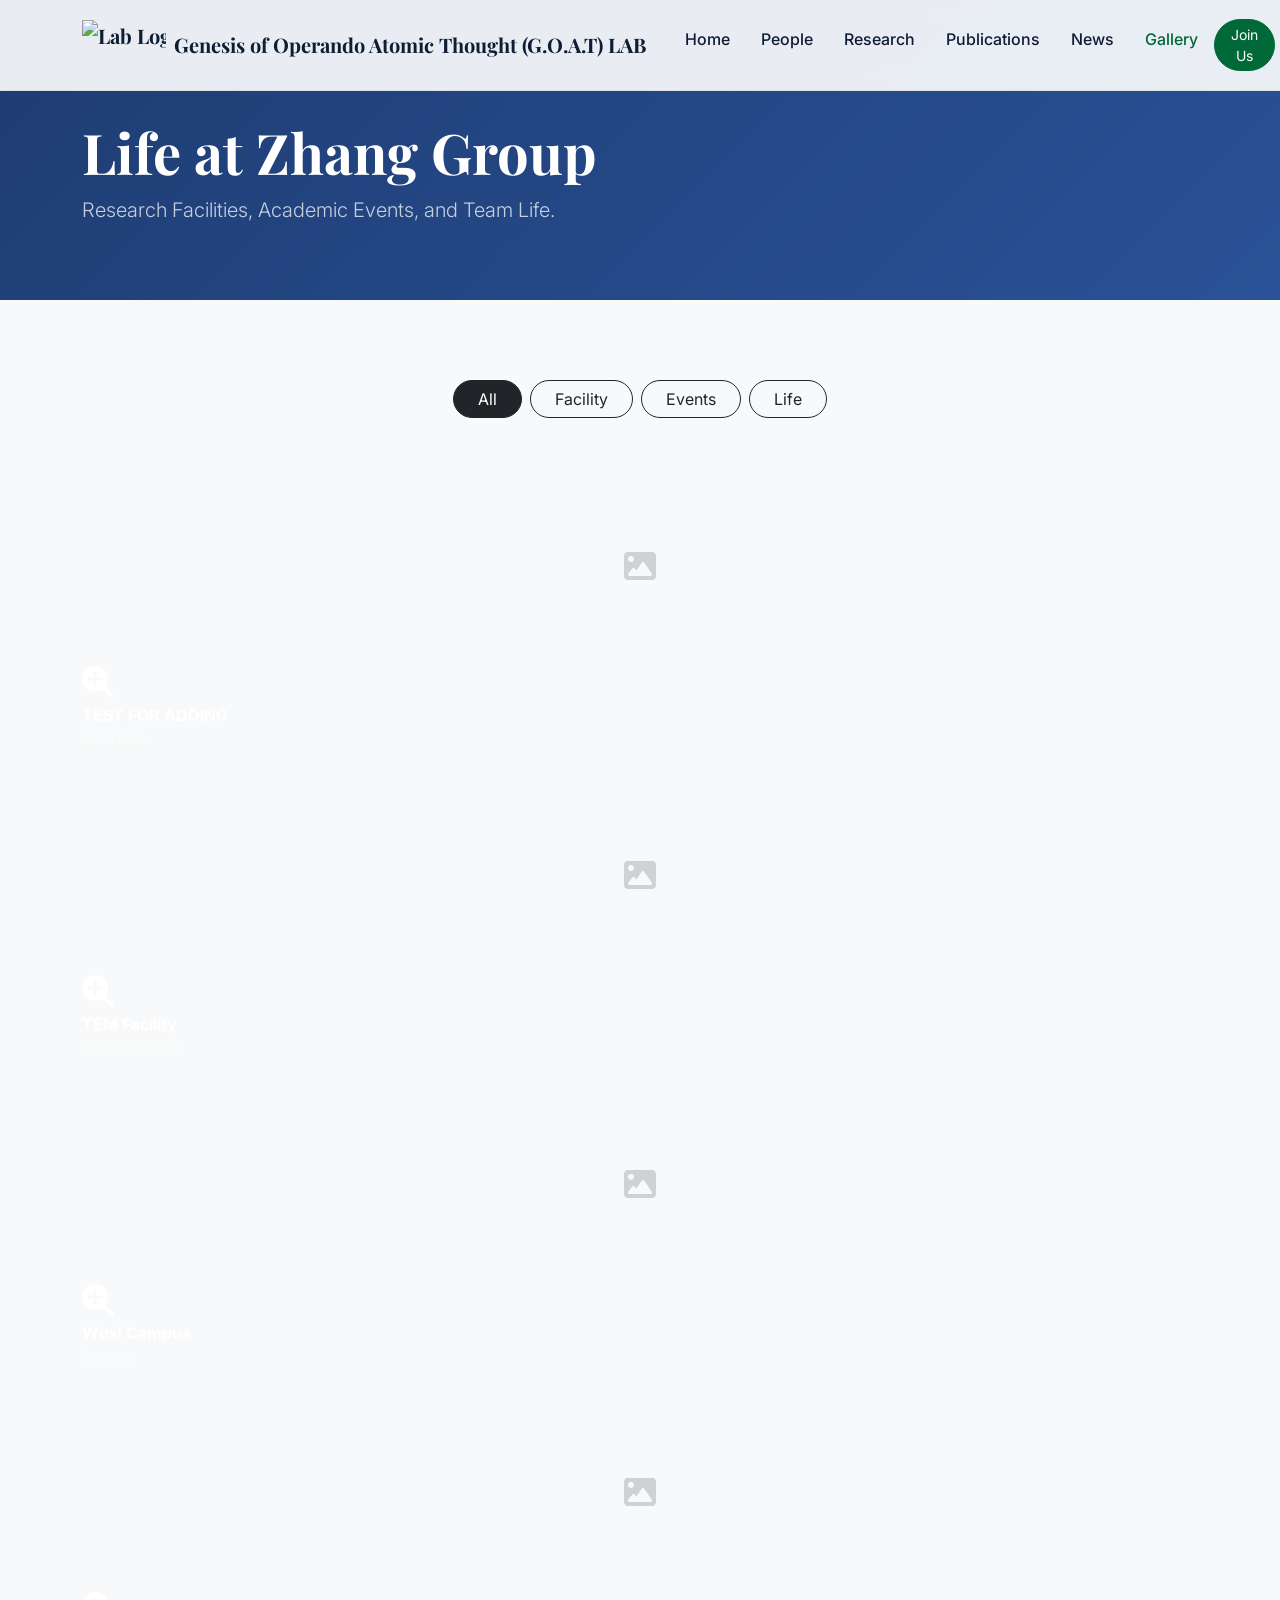
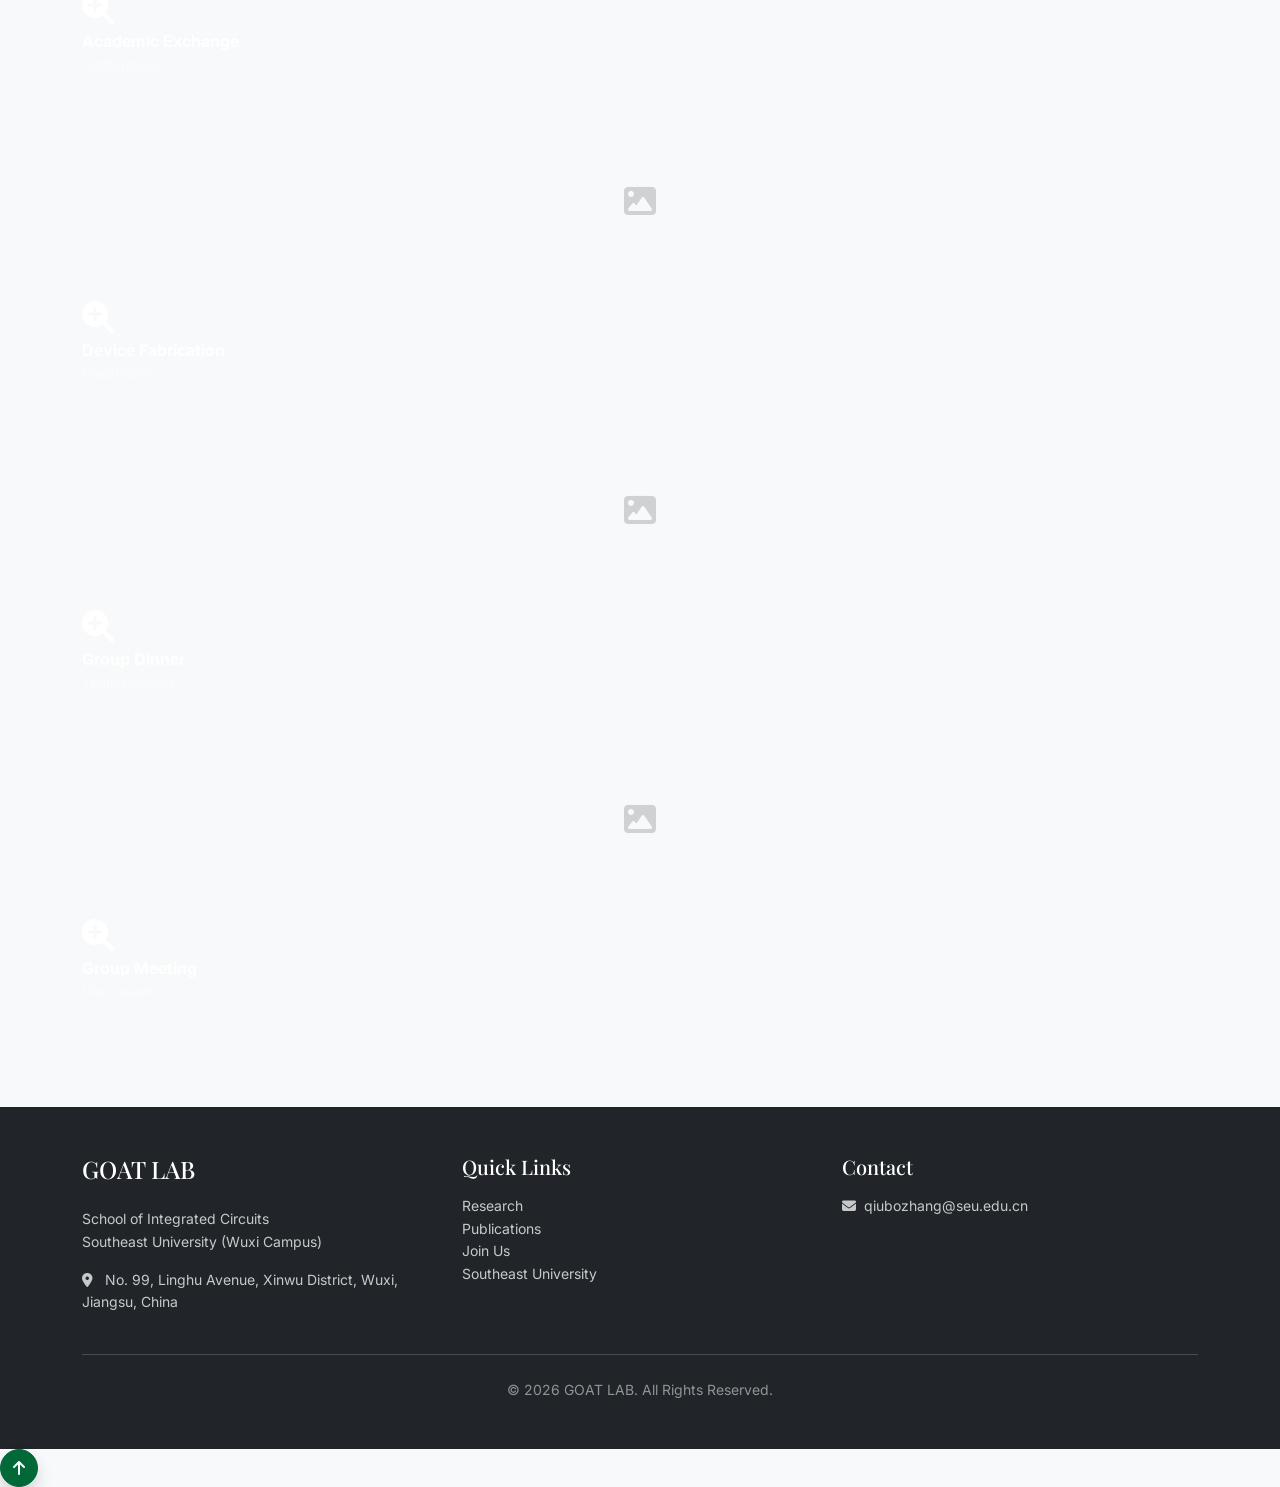
==== commit 24d72483: "Add files via upload" ====
--- a/gallery.html
+++ b/gallery.html
@@ -4,23 +4,38 @@
 <head>
     <meta charset="UTF-8">
     <meta name="viewport" content="width=device-width, initial-scale=1.0">
-    <meta name="description" content="Gallery of GOAT LAB: Research facilities, team building, and academic events at SEU Wuxi Campus.">
+    <meta name="description"
+        content="Gallery of GOAT LAB: Research facilities, team building, and academic events at SEU Wuxi Campus.">
     <meta name="keywords" content="Zhang Group, Lab Photos, Team Building, SEU Wuxi, Scientific Gallery">
     <meta name="author" content="GOAT LAB">
-    
+    <!-- Open Graph / Facebook / WeChat -->
+    <meta property="og:type" content="website">
+    <meta property="og:url" content="https://goatlab.seu.edu.cn/"> <!-- 如果以后有了域名，请填在这里 -->
+    <meta property="og:title" content="GOAT LAB | Southeast University">
+    <meta property="og:description" content="Prof. Qiubo Zhang's Group at SEU Wuxi Campus. Researching In-situ TEM, Atomic Manufacturing, and HEAs.">
+    <meta property="og:image" content="images/news/lab_opening.jpg"> <!-- 建议放一张好看的实验室合影或Logo，路径要对 -->
+
+    <!-- Twitter -->
+    <meta property="twitter:card" content="summary_large_image">
+    <meta property="twitter:title" content="GOAT LAB | Southeast University">
+    <meta property="twitter:description" content="Genesis of Operando Atomic Thought (G.O.A.T) LAB.">
+    <meta property="twitter:image" content="images/news/lab_opening.jpg">
+
     <title>Gallery | GOAT LAB</title>
-    
+
     <!-- Favicon -->
     <link rel="icon" type="image/png" href="images/icon.png">
 
     <!-- Bootstrap 5 CSS -->
     <link href="https://cdn.jsdelivr.net/npm/bootstrap@5.3.0/dist/css/bootstrap.min.css" rel="stylesheet">
-    
+
     <!-- GLightbox CSS (专业灯箱样式库) -->
     <link rel="stylesheet" href="https://cdn.jsdelivr.net/npm/glightbox/dist/css/glightbox.min.css" />
 
     <!-- Fonts (国内镜像加速) -->
-    <link href="https://fonts.loli.net/css2?family=Inter:wght@300;400;500;600&family=Playfair+Display:wght@700&display=swap" rel="stylesheet">
+    <link
+        href="https://fonts.loli.net/css2?family=Inter:wght@300;400;500;600&family=Playfair+Display:wght@700&display=swap"
+        rel="stylesheet">
 
     <!-- Icons -->
     <link rel="stylesheet" href="https://cdnjs.cloudflare.com/ajax/libs/font-awesome/6.4.0/css/all.min.css">
@@ -52,17 +67,7 @@
                 <span class="navbar-toggler-icon"></span>
             </button>
             <div class="collapse navbar-collapse" id="navbarNav">
-                <ul class="navbar-nav ms-auto">
-                    <li class="nav-item"><a class="nav-link" href="index.html">Home</a></li>
-                    <li class="nav-item"><a class="nav-link" href="people.html">People</a></li>
-                    <li class="nav-item"><a class="nav-link" href="research.html">Research</a></li>
-                    <li class="nav-item"><a class="nav-link" href="publications.html">Publications</a></li>
-                    <li class="nav-item"><a class="nav-link" href="news.html">News</a></li>
-                    <li class="nav-item"><a class="nav-link active" href="gallery.html">Gallery</a></li>
-                    <li class="nav-item ms-lg-2">
-                        <a class="btn btn-seu-green btn-sm px-3 rounded-pill" href="join.html">Join Us</a>
-                    </li>
-                </ul>
+                <ul class="navbar-nav ms-auto" id="nav-menu-container"><!-- JS 将会自动在这里生成菜单 --></ul>
             </div>
         </div>
     </nav>
@@ -83,27 +88,33 @@
     <!-- Gallery Section -->
     <section class="py-section">
         <div class="container">
-            
+
             <!-- Filters (分类按钮) -->
             <div class="row mb-5" data-aos="fade-up">
                 <div class="col-12 text-center">
                     <div class="btn-group filter-group" role="group">
-                        <button type="button" class="btn btn-outline-dark active filter-btn rounded-pill px-4 mx-1" data-filter="all">All</button>
-                        <button type="button" class="btn btn-outline-dark filter-btn rounded-pill px-4 mx-1" data-filter="lab">Facility</button>
-                        <button type="button" class="btn btn-outline-dark filter-btn rounded-pill px-4 mx-1" data-filter="events">Events</button>
-                        <button type="button" class="btn btn-outline-dark filter-btn rounded-pill px-4 mx-1" data-filter="life">Life</button>
+                        <button type="button" class="btn btn-outline-dark active filter-btn rounded-pill px-4 mx-1"
+                            data-filter="all">All</button>
+                        <button type="button" class="btn btn-outline-dark filter-btn rounded-pill px-4 mx-1"
+                            data-filter="lab">Facility</button>
+                        <button type="button" class="btn btn-outline-dark filter-btn rounded-pill px-4 mx-1"
+                            data-filter="events">Events</button>
+                        <button type="button" class="btn btn-outline-dark filter-btn rounded-pill px-4 mx-1"
+                            data-filter="life">Life</button>
                     </div>
                 </div>
             </div>
 
             <!-- Masonry Grid -->
             <div class="gallery-grid" id="galleryGrid">
-                
+
                 <!-- 增加gallery时增加这一项 -->
                 <!-- 修改category:lab实验室,life团建,events活动 -->
                 <div class="gallery-item lab mb-4" data-aos="fade-up">
                     <!-- 修改大图链接、相关信息 -->
-                    <a href="images/gallery_1.png" class="glightbox gallery-card" data-gallery="lab-gallery" data-title="Advanced TEM Facility" data-description="Our state-of-the-art Aberration-Corrected Transmission Electron Microscope used for atomic-scale imaging.">
+                    <a href="images/gallery_1.png" class="glightbox gallery-card" data-gallery="lab-gallery"
+                        data-title="Advanced TEM Facility"
+                        data-description="Our state-of-the-art Aberration-Corrected Transmission Electron Microscope used for atomic-scale imaging.">
                         <!-- 修改小图链接 -->
                         <img src="images/gallery_1.png" alt="TEST FOR ADDING" class="img-fluid" loading="lazy">
                         <div class="gallery-overlay">
@@ -117,11 +128,14 @@
                         </div>
                     </a>
                 </div>
-                
+
                 <!-- Item 1: Lab Facility -->
                 <div class="gallery-item lab mb-4" data-aos="fade-up">
-                    <a href="https://images.unsplash.com/photo-1581093588401-fbb07586547a?q=80&w=2000" class="glightbox gallery-card" data-gallery="lab-gallery" data-title="Advanced TEM Facility" data-description="Our state-of-the-art Aberration-Corrected Transmission Electron Microscope used for atomic-scale imaging.">
-                        <img src="https://images.unsplash.com/photo-1581093588401-fbb07586547a?q=80&w=2000&auto=format&fit=crop" alt="TEM Facility" class="img-fluid" loading="lazy">
+                    <a href="https://images.unsplash.com/photo-1581093588401-fbb07586547a?q=80&w=2000"
+                        class="glightbox gallery-card" data-gallery="lab-gallery" data-title="Advanced TEM Facility"
+                        data-description="Our state-of-the-art Aberration-Corrected Transmission Electron Microscope used for atomic-scale imaging.">
+                        <img src="https://images.unsplash.com/photo-1581093588401-fbb07586547a?q=80&w=2000&auto=format&fit=crop"
+                            alt="TEM Facility" class="img-fluid" loading="lazy">
                         <div class="gallery-overlay">
                             <div class="overlay-content">
                                 <i class="fas fa-search-plus fa-2x text-white mb-2"></i>
@@ -134,8 +148,11 @@
 
                 <!-- Item 2: Campus Life -->
                 <div class="gallery-item life mb-4" data-aos="fade-up">
-                    <a href="https://images.unsplash.com/photo-1596496356938-a2a198c3d964?q=80&w=2071" class="glightbox gallery-card" data-gallery="lab-gallery" data-title="SEU Wuxi Campus" data-description="The beautiful environment of Southeast University Wuxi Campus, providing a quiet place for research.">
-                        <img src="https://images.unsplash.com/photo-1596496356938-a2a198c3d964?q=80&w=2071&auto=format&fit=crop" alt="Campus View" class="img-fluid" loading="lazy">
+                    <a href="https://images.unsplash.com/photo-1596496356938-a2a198c3d964?q=80&w=2071"
+                        class="glightbox gallery-card" data-gallery="lab-gallery" data-title="SEU Wuxi Campus"
+                        data-description="The beautiful environment of Southeast University Wuxi Campus, providing a quiet place for research.">
+                        <img src="https://images.unsplash.com/photo-1596496356938-a2a198c3d964?q=80&w=2071&auto=format&fit=crop"
+                            alt="Campus View" class="img-fluid" loading="lazy">
                         <div class="gallery-overlay">
                             <div class="overlay-content">
                                 <i class="fas fa-search-plus fa-2x text-white mb-2"></i>
@@ -148,8 +165,11 @@
 
                 <!-- Item 3: Conference Event -->
                 <div class="gallery-item events mb-4" data-aos="fade-up">
-                    <a href="https://images.unsplash.com/photo-1544531586-fde5298cdd40?q=80&w=2070" class="glightbox gallery-card" data-gallery="lab-gallery" data-title="International Conference" data-description="Group members attending the international conference on nanotechnology.">
-                        <img src="https://images.unsplash.com/photo-1544531586-fde5298cdd40?q=80&w=2070&auto=format&fit=crop" alt="Conference" class="img-fluid" loading="lazy">
+                    <a href="https://images.unsplash.com/photo-1544531586-fde5298cdd40?q=80&w=2070"
+                        class="glightbox gallery-card" data-gallery="lab-gallery" data-title="International Conference"
+                        data-description="Group members attending the international conference on nanotechnology.">
+                        <img src="https://images.unsplash.com/photo-1544531586-fde5298cdd40?q=80&w=2070&auto=format&fit=crop"
+                            alt="Conference" class="img-fluid" loading="lazy">
                         <div class="gallery-overlay">
                             <div class="overlay-content">
                                 <i class="fas fa-search-plus fa-2x text-white mb-2"></i>
@@ -162,8 +182,11 @@
 
                 <!-- Item 4: Lab Work -->
                 <div class="gallery-item lab mb-4" data-aos="fade-up">
-                    <a href="https://images.unsplash.com/photo-1574170609519-d1d8d4b71f60?q=80&w=2069" class="glightbox gallery-card" data-gallery="lab-gallery" data-title="Device Fabrication" data-description="Cleanroom processing of nanodevices for in-situ experiments.">
-                        <img src="https://images.unsplash.com/photo-1574170609519-d1d8d4b71f60?q=80&w=2069&auto=format&fit=crop" alt="Wafer" class="img-fluid" loading="lazy">
+                    <a href="https://images.unsplash.com/photo-1574170609519-d1d8d4b71f60?q=80&w=2069"
+                        class="glightbox gallery-card" data-gallery="lab-gallery" data-title="Device Fabrication"
+                        data-description="Cleanroom processing of nanodevices for in-situ experiments.">
+                        <img src="https://images.unsplash.com/photo-1574170609519-d1d8d4b71f60?q=80&w=2069&auto=format&fit=crop"
+                            alt="Wafer" class="img-fluid" loading="lazy">
                         <div class="gallery-overlay">
                             <div class="overlay-content">
                                 <i class="fas fa-search-plus fa-2x text-white mb-2"></i>
@@ -176,8 +199,11 @@
 
                 <!-- Item 5: Team Building -->
                 <div class="gallery-item life mb-4" data-aos="fade-up">
-                    <a href="https://images.unsplash.com/photo-1511632765486-a01980e01a18?q=80&w=2070" class="glightbox gallery-card" data-gallery="lab-gallery" data-title="Annual Group Dinner" data-description="GOAT LAB celebrating a productive year with a team dinner.">
-                        <img src="https://images.unsplash.com/photo-1511632765486-a01980e01a18?q=80&w=2070&auto=format&fit=crop" alt="Dinner" class="img-fluid" loading="lazy">
+                    <a href="https://images.unsplash.com/photo-1511632765486-a01980e01a18?q=80&w=2070"
+                        class="glightbox gallery-card" data-gallery="lab-gallery" data-title="Annual Group Dinner"
+                        data-description="GOAT LAB celebrating a productive year with a team dinner.">
+                        <img src="https://images.unsplash.com/photo-1511632765486-a01980e01a18?q=80&w=2070&auto=format&fit=crop"
+                            alt="Dinner" class="img-fluid" loading="lazy">
                         <div class="gallery-overlay">
                             <div class="overlay-content">
                                 <i class="fas fa-search-plus fa-2x text-white mb-2"></i>
@@ -190,8 +216,11 @@
 
                 <!-- Item 6: Group Meeting -->
                 <div class="gallery-item lab mb-4" data-aos="fade-up">
-                    <a href="https://images.unsplash.com/photo-1531482615713-2afd69097998?q=80&w=2070" class="glightbox gallery-card" data-gallery="lab-gallery" data-title="Group Meeting" data-description="Weekly group meeting discussion and research progress updates.">
-                        <img src="https://images.unsplash.com/photo-1531482615713-2afd69097998?q=80&w=2070&auto=format&fit=crop" alt="Meeting" class="img-fluid" loading="lazy">
+                    <a href="https://images.unsplash.com/photo-1531482615713-2afd69097998?q=80&w=2070"
+                        class="glightbox gallery-card" data-gallery="lab-gallery" data-title="Group Meeting"
+                        data-description="Weekly group meeting discussion and research progress updates.">
+                        <img src="https://images.unsplash.com/photo-1531482615713-2afd69097998?q=80&w=2070&auto=format&fit=crop"
+                            alt="Meeting" class="img-fluid" loading="lazy">
                         <div class="gallery-overlay">
                             <div class="overlay-content">
                                 <i class="fas fa-search-plus fa-2x text-white mb-2"></i>
@@ -206,13 +235,8 @@
         </div>
     </section>
 
-    <!-- Footer -->
-    <footer class="bg-dark text-white py-5 mt-auto">
-        <div class="container">
-            <div class="text-center small opacity-50">
-                &copy; 2025 GOAT LAB. Southeast University.
-            </div>
-        </div>
+    <footer class="bg-dark text-white py-5 mt-auto" id="global-footer">
+        <!-- JS 将会自动加载页脚 -->
     </footer>
 
     <!-- Back to Top Button -->
@@ -222,13 +246,16 @@
 
     <!-- GLightbox JS Library -->
     <script src="https://cdn.jsdelivr.net/npm/glightbox/dist/js/glightbox.min.js"></script>
-    
+
     <!-- Other Scripts -->
     <script src="https://cdn.jsdelivr.net/npm/bootstrap@5.3.0/dist/js/bootstrap.bundle.min.js"></script>
     <script src="https://unpkg.com/aos@2.3.1/dist/aos.js"></script>
-    
+    <!-- 数据加载器 (必须放在 script.js 之前或之后均可，但建议放在这里) -->
+    <script src="data-loader.js"></script>
+
     <!-- Custom Logic -->
     <script src="script.js"></script>
 
 </body>
+
 </html>
--- a/style.css
+++ b/style.css
@@ -1,308 +1,216 @@
 /* =========================================
-   1. GLOBAL RESET & UTILITIES
+   GOAT LAB STYLESHEET
+   Version: 2.0 (Optimized)
    ========================================= */
+
+/* --- 1. 全局设置 --- */
+:root {
+    --seu-green: #006937;
+    --seu-green-hover: #00522b;
+    --dark-blue: #0e1d34;
+    --text-dark: #2c3e50;
+    --text-light: #6c757d;
+}
+
 html {
     scroll-behavior: smooth;
-}
-
-:root {
-    --seu-green: #006937;        /* 东南大学官方绿 */
-    --seu-green-hover: #00522b;
-    --dark-blue: #0e1d34;        /* 深科技蓝 */
-    --text-dark: #2c3e50;
-    --text-light: #6c757d;
+    scroll-padding-top: 100px; /* 配合吸顶导航栏的偏移 */
 }
 
 body {
-    font-family: 'Inter', sans-serif;
+    font-family: 'Inter', -apple-system, BlinkMacSystemFont, 'Segoe UI', Roboto, 'Helvetica Neue', Arial, sans-serif;
     color: var(--text-dark);
     line-height: 1.6;
+    background-color: #f8f9fa; /* 统一浅灰背景 */
 }
 
 h1, h2, h3, h4, h5, .font-serif {
     font-family: 'Playfair Display', serif;
-    /* 移动端防长单词撑破屏幕 */
-    overflow-wrap: break-word; word-wrap: break-word; hyphens: auto;
+    overflow-wrap: break-word;
 }
 
 a {
     text-decoration: none;
     transition: color 0.2s ease;
-}
-
-/* 常用工具类 */
+    color: var(--dark-blue);
+}
+
+a:hover {
+    color: var(--seu-green);
+}
+
+/* --- 2. 工具类 --- */
 .py-section { padding-top: 5rem; padding-bottom: 5rem; }
 .ls-2 { letter-spacing: 2px; }
-.divider { height: 3px; width: 60px; }
+.divider { height: 3px; width: 60px; background-color: var(--seu-green); }
 .object-fit-cover { object-fit: cover; }
 .text-justify { text-align: justify; }
-.w-20 { width: 20px; text-align: center; }
 
 /* 颜色工具 */
-.text-seu-green { color: var(--seu-green) !important; }
-.bg-seu-green { background-color: var(--seu-green) !important; }
-.text-dark-blue { color: var(--dark-blue) !important; }
-.bg-dark-blue { background-color: var(--dark-blue) !important; color: white; }
-.hover-green:hover { color: var(--seu-green) !important; transition: color 0.2s ease; }
+.text-seu-green { color: var(--seu-green); }
+.bg-seu-green { background-color: var(--seu-green); color: white; }
+.text-dark-blue { color: var(--dark-blue); }
+.bg-dark-blue { background-color: var(--dark-blue); color: white; }
 
 /* 文本截断 */
 .text-clamp-2 { display: -webkit-box; -webkit-line-clamp: 2; -webkit-box-orient: vertical; overflow: hidden; }
-.text-clamp-3 { display: -webkit-box; -webkit-line-clamp: 3; -webkit-box-orient: vertical; overflow: hidden; }
-
-/* =========================================
-   2. KEYFRAMES ANIMATIONS
-   ========================================= */
-@keyframes spin { 0% { transform: rotate(0deg); } 100% { transform: rotate(360deg); } }
-@keyframes floatUp { 0% { transform: translateY(100vh) scale(0); opacity: 0; } 20% { opacity: 0.8; } 100% { transform: translateY(-100px) scale(1); opacity: 0; } }
-@keyframes scrollWheel { 0% { top: 6px; opacity: 1; } 100% { top: 20px; opacity: 0; } }
-@keyframes scrollArrow { 0% { opacity: 0; } 50% { opacity: 1; } 100% { opacity: 0; } }
-@keyframes zoom { from { transform: scale(0) } to { transform: scale(1) } }
-
-/* =========================================
-   3. COMPONENTS (Preloader, Nav, UI)
-   ========================================= */
-
-/* --- Preloader --- */
+
+/* --- 3. 导航栏 (Navbar) --- */
+#mainNav {
+    padding-top: 15px; padding-bottom: 15px;
+    background-color: rgba(255, 255, 255, 0.9);
+    backdrop-filter: blur(10px);
+    border-bottom: 1px solid rgba(0,0,0,0.05);
+    transition: all 0.3s ease;
+}
+
+/* 增加权重以避免使用 !important */
+#mainNav .navbar-brand {
+    padding-left: 0;
+    font-family: 'Playfair Display', serif;
+    font-weight: 700;
+    font-size: 1.25rem;
+    color: var(--dark-blue);
+}
+
+#mainNav .nav-logo {
+    height: 50px; /* Logo 尺寸控制 */
+    width: auto;
+    margin-right: 10px;
+}
+
+#mainNav .nav-link {
+    font-weight: 500;
+    color: var(--dark-blue);
+    margin-left: 15px;
+    position: relative;
+}
+
+#mainNav .nav-link:hover,
+#mainNav .nav-link.active {
+    color: var(--seu-green);
+}
+
+/* 按钮样式 */
+.btn-seu-green {
+    background-color: var(--seu-green);
+    border-color: var(--seu-green);
+    color: white;
+}
+
+.btn-seu-green:hover {
+    background-color: var(--seu-green-hover);
+    border-color: var(--seu-green-hover);
+    color: white;
+}
+
+/* --- 4. 页头 (Page Header & Hero) --- */
+.hero-section {
+    height: 100vh;
+    min-height: 600px;
+    background-size: cover;
+    background-position: center;
+    position: relative;
+    display: flex;
+    align-items: center;
+}
+
+.hero-section .overlay {
+    position: absolute; top: 0; left: 0; width: 100%; height: 100%;
+    background: linear-gradient(180deg, rgba(0,0,0,0.3) 0%, rgba(0,0,0,0.6) 100%);
+    z-index: 1;
+}
+
+.page-header {
+    background-size: cover;
+    background-position: center;
+    position: relative;
+    padding-top: 100px; /* 避开固定导航栏 */
+}
+
+/* --- 5. 组件样式 --- */
+
+/* 卡片特效 */
+.hover-card {
+    transition: transform 0.3s ease, box-shadow 0.3s ease;
+}
+.hover-card:hover {
+    transform: translateY(-5px);
+    box-shadow: 0 10px 20px rgba(0,0,0,0.1) !important;
+}
+
+/* 人员列表头像 */
+.member-img-rect {
+    width: 150px;
+    height: 190px;
+    object-fit: cover;
+    object-position: top;
+    border: 1px solid #eee;
+}
+
+/* 论文列表 */
+.pub-list li {
+    padding: 15px;
+    border-radius: 8px;
+    transition: background-color 0.2s;
+}
+.pub-list li:hover {
+    background-color: #fff;
+    box-shadow: 0 2px 10px rgba(0,0,0,0.03);
+}
+.journal-name {
+    font-weight: 600;
+    color: var(--dark-blue);
+}
+/* 自动计数器 */
+body { counter-reset: paper-counter; }
+.pub-number::before {
+    counter-increment: paper-counter;
+    content: counter(paper-counter) ".";
+    font-weight: 600;
+    color: var(--seu-green);
+    min-width: 25px;
+    display: inline-block;
+}
+
+/* 新闻卡片 */
+.news-card .date-badge-overlay {
+    position: absolute; top: 15px; left: 15px;
+    background: rgba(255, 255, 255, 0.95);
+    padding: 5px 10px;
+    border-radius: 4px;
+    text-align: center;
+    box-shadow: 0 2px 5px rgba(0,0,0,0.1);
+}
+.date-badge-overlay .day { display: block; font-weight: 800; font-size: 1.2rem; line-height: 1; color: var(--dark-blue); }
+.date-badge-overlay .month { display: block; font-size: 0.7rem; text-transform: uppercase; color: var(--seu-green); }
+
+/* --- 6. 响应式适配 --- */
+@media (max-width: 768px) {
+    .display-3, .display-4 { font-size: 2.5rem; }
+    
+    /* 手机端人员列表居中 */
+    .profile-row { text-align: center; }
+    .profile-row .d-flex { flex-direction: column; align-items: center; }
+    .member-img-rect { margin-bottom: 15px; margin-right: 0 !important; }
+    
+    /* 导航栏 */
+    .navbar-brand .group-name { font-size: 1rem; }
+    .nav-logo { height: 40px !important; }
+}
+
+/* --- 7. 加载动画 --- */
 #preloader {
     position: fixed; top: 0; left: 0; width: 100%; height: 100%;
-    background: #ffffff; z-index: 9999;
+    background: white; z-index: 9999;
     display: flex; justify-content: center; align-items: center;
-    transition: opacity 0.5s ease, visibility 0.5s ease;
-}
-#preloader.fade-out { opacity: 0; visibility: hidden; }
+    transition: opacity 0.5s ease;
+}
+.fade-out { opacity: 0; pointer-events: none; }
 .loader-spinner {
-    width: 50px; height: 50px; border-radius: 50%;
-    border: 3px solid rgba(0, 105, 55, 0.2); border-top: 3px solid var(--seu-green);
+    width: 40px; height: 40px;
+    border: 3px solid #eee; border-top: 3px solid var(--seu-green);
+    border-radius: 50%;
     animation: spin 1s linear infinite;
 }
-
-/* --- Buttons --- */
-.btn-seu-green {
-    background-color: var(--seu-green); color: white; border: 1px solid var(--seu-green); transition: all 0.3s ease;
-}
-.btn-seu-green:hover { background-color: var(--seu-green-hover); border-color: var(--seu-green-hover); color: white; }
-.btn-outline-light:hover { color: var(--dark-blue); }
-.filter-btn { border: none; font-weight: 500; font-size: 0.95rem; transition: all 0.3s; opacity: 0.6; }
-.filter-btn:hover, .filter-btn.active { background-color: transparent !important; color: var(--seu-green) !important; opacity: 1; font-weight: 700; }
-
-/* --- Back to Top Button --- */
-.back-to-top-btn {
-    position: fixed; bottom: 30px; right: 30px;
-    width: 50px; height: 50px; border-radius: 50%; z-index: 999;
-    display: flex; align-items: center; justify-content: center;
-    opacity: 0; visibility: hidden; transition: all 0.4s ease; border: 2px solid white;
-}
-.back-to-top-btn.show { opacity: 1; visibility: visible; bottom: 30px; }
-.back-to-top-btn:hover { transform: translateY(-5px); background-color: var(--dark-blue); border-color: var(--seu-green); }
-
-/* --- Navbar (Glassmorphism & Large Logo) --- */
-#mainNav {
-    padding-top: 15px; padding-bottom: 15px;
-    background-color: rgba(255, 255, 255, 0.85);
-    backdrop-filter: blur(15px) saturate(180%); -webkit-backdrop-filter: blur(15px) saturate(180%);
-    box-shadow: 0 2px 10px rgba(0,0,0,0.05); border-bottom: 1px solid rgba(0,0,0,0.05);
-}
-.navbar-brand {
-    position: relative; display: flex; align-items: center;
-    height: 50px; padding-left: 90px !important; /* 给悬浮大Logo留位置 */
-}
-.nav-logo {
-    position: absolute; left: 0; top: 50%; transform: translateY(-50%);
-    height: 90px; width: auto; margin-right: 0 !important; z-index: 999;
-}
-.brand-text { display: flex; align-items: center; line-height: 1; margin-left: 5px; }
-.brand-text .group-name { font-weight: 700; font-size: 1.5rem; font-family: 'Playfair Display', serif; color: var(--dark-blue); }
-.nav-link { font-weight: 500; color: var(--dark-blue) !important; font-size: 0.95rem; margin-left: 10px; transition: color 0.3s; }
-.nav-link:hover, .nav-link.active { color: var(--seu-green) !important; }
-
-/* =========================================
-   4. HOME / HERO SECTION
-   ========================================= */
-.hero-section {
-    height: 100vh; min-height: 600px;
-    background-size: cover; background-position: center; background-attachment: fixed;
-    position: relative; overflow: hidden;
-}
-/* 粒子层 */
-.hero-particles { position: absolute; top: 0; left: 0; width: 100%; height: 100%; z-index: 1; pointer-events: none; overflow: hidden; }
-.particle {
-    position: absolute; border-radius: 50%;
-    background: rgba(255, 255, 255, 0.3); box-shadow: 0 0 10px rgba(255, 255, 255, 0.5);
-    animation: floatUp linear infinite;
-}
-/* 遮罩：保留您目前的透明设置，保证图片鲜亮 */
-.hero-section .overlay {
-    position: absolute; top: 0; left: 0; width: 100%; height: 100%;
-    background: linear-gradient(135deg, rgba(14, 29, 52, 0) 0%, rgba(0, 105, 55, 0) 100%);
-    z-index: 1;
-}
-/* 增强文字阴影，防止背景太亮看不清 */
-.hero-section h1, .hero-section p, .hero-section h5 {
-    text-shadow: 0 2px 20px rgba(0, 0, 0, 0.5), 0 0 40px rgba(0,0,0,0.2);
-}
-/* 向下滚动提示 */
-.scroll-down-indicator { position: absolute; bottom: 30px; left: 50%; transform: translateX(-50%); z-index: 10; display: flex; flex-direction: column; align-items: center; opacity: 0.8; }
-.mouse { width: 26px; height: 42px; border: 2px solid #fff; border-radius: 20px; position: relative; margin-bottom: 5px; }
-.wheel { width: 4px; height: 4px; background: #fff; border-radius: 50%; position: absolute; top: 6px; left: 50%; transform: translateX(-50%); animation: scrollWheel 2s infinite; }
-.arrow-span span { display: block; width: 10px; height: 10px; border-bottom: 2px solid #fff; border-right: 2px solid #fff; transform: rotate(45deg); margin: -4px auto; animation: scrollArrow 2s infinite; }
-.arrow-span span:nth-child(2) { animation-delay: .2s; }
-.arrow-span span:nth-child(3) { animation-delay: .4s; }
-
-/* =========================================
-   5. PAGE MODULES (Modules by Page)
-   ========================================= */
-
-/* --- Common Components --- */
-.page-header { margin-top: 0; position: relative; overflow: hidden; }
-.atomic-bg-pattern {
-    position: absolute; top: 0; left: 0; width: 100%; height: 100%;
-    background-image: radial-gradient(rgba(255, 255, 255, 0.1) 1px, transparent 1px);
-    background-size: 30px 30px; z-index: 1; pointer-events: none;
-}
-/* 通用卡片与图标 */
-.hover-card {
-    transition: all 0.4s cubic-bezier(0.165, 0.84, 0.44, 1); background: #fff; overflow: hidden; position: relative;
-    border: 1px solid rgba(0,0,0,0.05) !important; border-bottom: 4px solid transparent !important;
-}
-.hover-card:hover { transform: translateY(-8px); box-shadow: 0 20px 40px rgba(0,0,0,0.1) !important; border-bottom-color: var(--seu-green) !important; }
-.icon-box { width: 80px; height: 80px; background: linear-gradient(135deg, #f8f9fa 0%, #e9ecef 100%); box-shadow: inset 0 0 10px rgba(0, 0, 0, 0.05); }
-.bg-green-light { background-color: rgba(0, 105, 55, 0.1); }
-.bg-blue-light { background-color: rgba(13, 110, 253, 0.1); }
-.bg-purple-light { background-color: rgba(111, 66, 193, 0.1); }
-.text-purple { color: #6f42c1; }
-.hover-shadow { transition: all 0.3s ease; }
-.hover-shadow:hover { box-shadow: 0 10px 30px rgba(0,0,0,0.05); transform: translateY(-5px); }
-.badge { font-weight: 500; letter-spacing: 0.5px; border-radius: 4px; }
-.modal-content { border-radius: 1rem; }
-.grayscale-logos { filter: grayscale(100%); transition: all 0.3s; }
-.grayscale-logos:hover { filter: grayscale(0%); opacity: 1 !important; }
-.link-arrow { display: inline-flex; align-items: center; }
-.link-arrow:hover i { transform: translateX(5px); transition: transform 0.2s; }
-
-/* --- People Page (List Layout) --- */
-.member-img-rect {
-    width: 160px; height: 200px; object-fit: cover; object-position: top;
-    border-radius: 4px; border: 1px solid #eee; flex-shrink: 0;
-}
-.profile-row {
-    border-bottom: 1px solid #e0e0e0 !important; padding-bottom: 2rem; margin-bottom: 2rem; transition: background-color 0.3s;
-}
-.profile-row:hover { background-color: #fcfcfc; }
-.profile-row:last-child { border-bottom: none !important; }
-.profile-name-title, .profile-name {
-    color: #4da6ba; font-family: 'Inter', sans-serif; font-weight: 700; font-size: 1.5rem;
-}
-.edu-list li { font-size: 0.95rem; color: #333; margin-bottom: 3px; }
-.pi-image-wrapper img { object-fit: cover; height: 100%; min-height: 300px; }
-
-/* --- Research Page --- */
-.text-light-gray { color: #e9ecef; font-size: 4rem; line-height: 1; font-weight: 800; }
-.research-img-wrapper { overflow: hidden; border-radius: 8px; }
-.hover-scale { transition: transform 0.6s cubic-bezier(0.25, 0.46, 0.45, 0.94); width: 100%; display: block; }
-.research-img-wrapper:hover .hover-scale { transform: scale(1.05); }
-.hover-glow { transition: all 0.3s ease; background: rgba(255, 255, 255, 0.02); }
-.hover-glow:hover { background: rgba(255, 255, 255, 0.1); border-color: var(--seu-green) !important; transform: translateY(-5px); box-shadow: 0 0 15px rgba(0, 105, 55, 0.3); }
-.fa-check-circle { width: 20px; }
-
-/* --- Publications Page --- */
-.font-monospace { font-family: 'Courier New', Courier, monospace; letter-spacing: 1px; }
-.pub-list li { transition: all 0.2s ease; }
-.pub-list li:hover { background-color: rgba(0, 105, 55, 0.03); border-radius: 4px; transform: translateX(5px); }
-.journal-name { font-style: italic; color: var(--dark-blue); font-weight: 600; }
-.journal-name:contains("Nature"), .journal-name:contains("Science") { border-bottom: 2px solid var(--seu-green); }
-.pub-links a { text-decoration: none; }
-/* 侧边栏与页码 */
-.nav-pills .nav-link.active { background-color: var(--seu-green) !important; color: white !important; font-weight: bold; box-shadow: 0 4px 6px rgba(0, 105, 55, 0.2); }
-.page-link { color: var(--dark-blue); border: none; margin: 0 5px; border-radius: 5px !important; }
-.page-link.active { background-color: var(--seu-green); color: white; }
-/* 年份跳转定位修正 (保留原设置) */
-.year-section { scroll-margin-top: 160px; }
-/* 自动计数 */
-body { counter-reset: paper-counter; }
-.pub-number::before { counter-increment: paper-counter; content: counter(paper-counter, decimal-leading-zero) "."; }
-
-/* --- News & Mobile Sticky Search --- */
-.news-card { transition: transform 0.3s ease; overflow: hidden; }
-.news-card:hover { transform: translateY(-5px); }
-.news-card img { transition: transform 0.5s ease; }
-.news-card:hover img { transform: scale(1.05); }
-.date-badge-overlay {
-    position: absolute; top: 15px; left: 15px; background: rgba(255, 255, 255, 0.95); padding: 8px 12px;
-    text-align: center; border-radius: 4px; box-shadow: 0 4px 6px rgba(0,0,0,0.1); min-width: 60px;
-}
-.date-badge-overlay .day { display: block; font-size: 1.5rem; font-weight: 800; line-height: 1; color: var(--dark-blue); }
-.date-badge-overlay .month { display: block; font-size: 0.75rem; text-transform: uppercase; font-weight: 600; color: var(--seu-green); }
-/* 搜索框JS吸顶辅助样式 */
-.search-is-fixed {
-    position: fixed !important; top: 76px !important; left: 15px !important; right: 15px !important;
-    z-index: 1050 !important; background-color: #fff !important; padding: 15px !important; border-radius: 0 0 10px 10px !important;
-    width: auto !important; transition: all 0.3s ease; box-shadow: 0 5px 15px rgba(0,0,0,0.1) !important; border: 1px solid rgba(0,0,0,0.05);
-}
-.search-placeholder { height: 80px; display: none; }
-.search-placeholder.show { display: block; }
-
-/* --- Gallery Page (Masonry) --- */
-.gallery-grid { column-count: 3; column-gap: 20px; }
-.gallery-item { break-inside: avoid; margin-bottom: 20px; }
-.gallery-card { position: relative; display: block; overflow: hidden; border-radius: 12px; cursor: zoom-in; box-shadow: 0 4px 15px rgba(0,0,0,0.1); }
-.gallery-card img { width: 100%; transition: transform 0.6s cubic-bezier(0.25, 0.46, 0.45, 0.94); will-change: transform; }
-.gallery-card:hover img { transform: scale(1.1); }
-.gallery-overlay {
-    position: absolute; top: 0; left: 0; width: 100%; height: 100%;
-    background: linear-gradient(to top, rgba(0, 105, 55, 0.9), rgba(14, 29, 52, 0.4));
-    opacity: 0; transition: all 0.4s ease; display: flex; justify-content: center; align-items: center; text-align: center;
-}
-.overlay-content { transform: translateY(20px); transition: transform 0.4s ease; }
-.gallery-card:hover .gallery-overlay { opacity: 1; }
-.gallery-card:hover .overlay-content { transform: translateY(0); }
-
-/* --- Join Us Page (Timeline & Accordion) --- */
-.step-icon { width: 60px; height: 60px; transition: all 0.3s ease; border: 1px solid rgba(0,0,0,0.05); }
-.process-step:hover .step-icon { transform: translateY(-5px); box-shadow: 0 10px 20px rgba(0,105,55,0.15) !important; }
-.custom-accordion .accordion-button { background-color: #fff; color: var(--dark-blue); box-shadow: none; padding: 1.5rem; }
-.custom-accordion .accordion-button:not(.collapsed) { color: var(--seu-green); background-color: rgba(0, 105, 55, 0.05); }
-.custom-accordion .accordion-button:focus { box-shadow: none; border-color: rgba(0, 0, 0, 0.125); }
-.custom-accordion .accordion-item { overflow: hidden; }
-
-/* =========================================
-   6. RESPONSIVE MEDIA QUERIES (整合与统一)
-   ========================================= */
-
-/* --- PC 大屏独有 (>= 992px) --- */
-@media (min-width: 992px) {
-    /* 侧边栏悬浮 */
-    .sticky-sidebar { position: sticky; top: 100px; z-index: 10; }
-    /* Join Us 流程连接线 */
-    .process-step:not(:last-child)::after {
-        content: ''; position: absolute; top: 30px; right: -50%; width: 100%; height: 2px; background-color: #e9ecef; z-index: 0;
-    }
-}
-
-/* --- 平板与手机 (<= 991px) --- */
-@media (max-width: 991px) {
-    /* Hero Section 解除视差，防止手机抖动 */
-    .hero-section { background-attachment: scroll; height: auto; padding: 150px 0 100px 0; }
-    
-    /* Gallery 变双列 */
-    .gallery-grid { column-count: 2; }
-    
-    /* Publication 年份吸顶偏移修正 */
-    .year-section { scroll-margin-top: 240px; }
-    
-    /* 手机搜索下拉框样式 */
-    .mobile-sticky-search .form-select { height: 100% !important; background-color: #fff; }
-}
-
-/* --- 竖屏手机 (<= 767px) --- */
-@media (max-width: 767px) {
-    /* People 页列表布局适配 */
-    .member-img-rect { width: 100%; max-width: 200px; height: auto; aspect-ratio: 3/4; margin-bottom: 1rem; }
-    .profile-row { text-align: center; }
-    .profile-row .d-flex { justify-content: center; }
-}
-
-/* --- 小屏手机 (<= 576px) --- */
-@media (max-width: 576px) {
-    .gallery-grid { column-count: 1; }
-    h1.display-3 { font-size: 2.5rem; }
-}+@keyframes spin { 0% { transform: rotate(0deg); } 100% { transform: rotate(360deg); } }
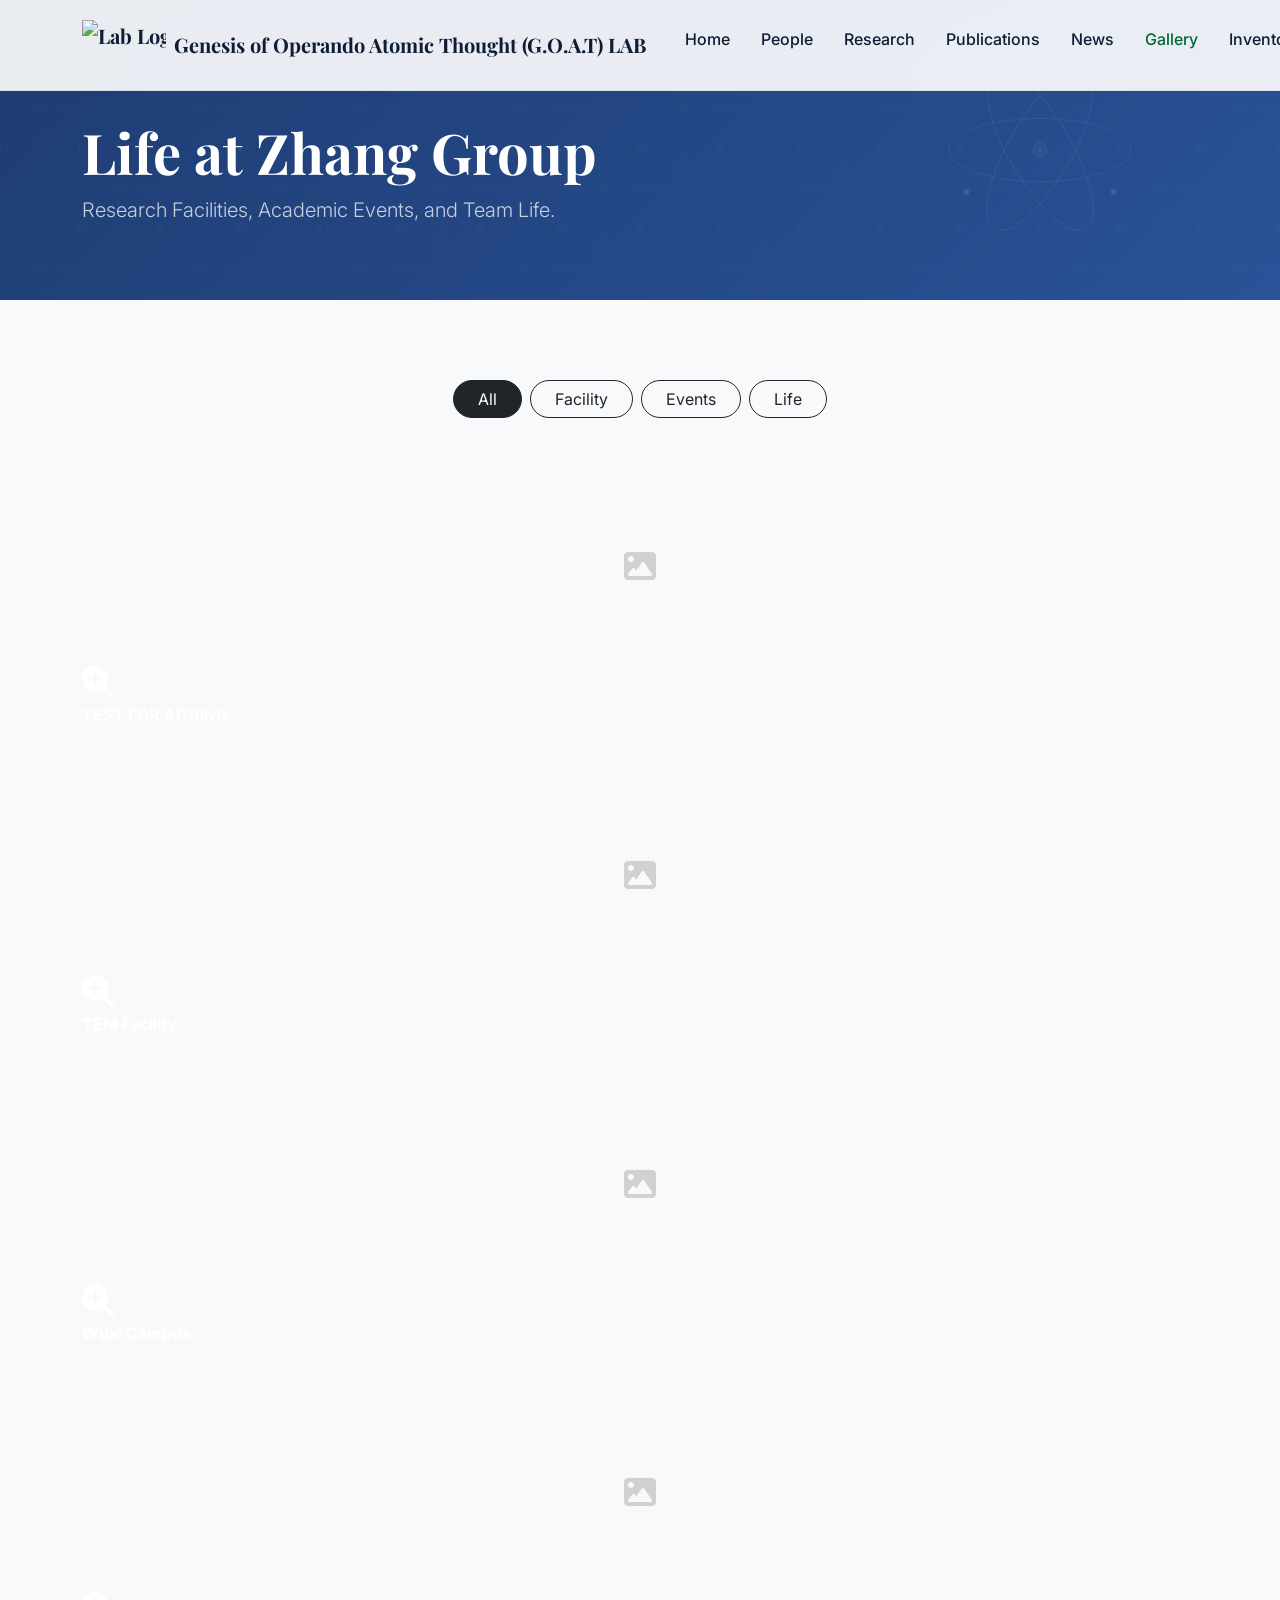
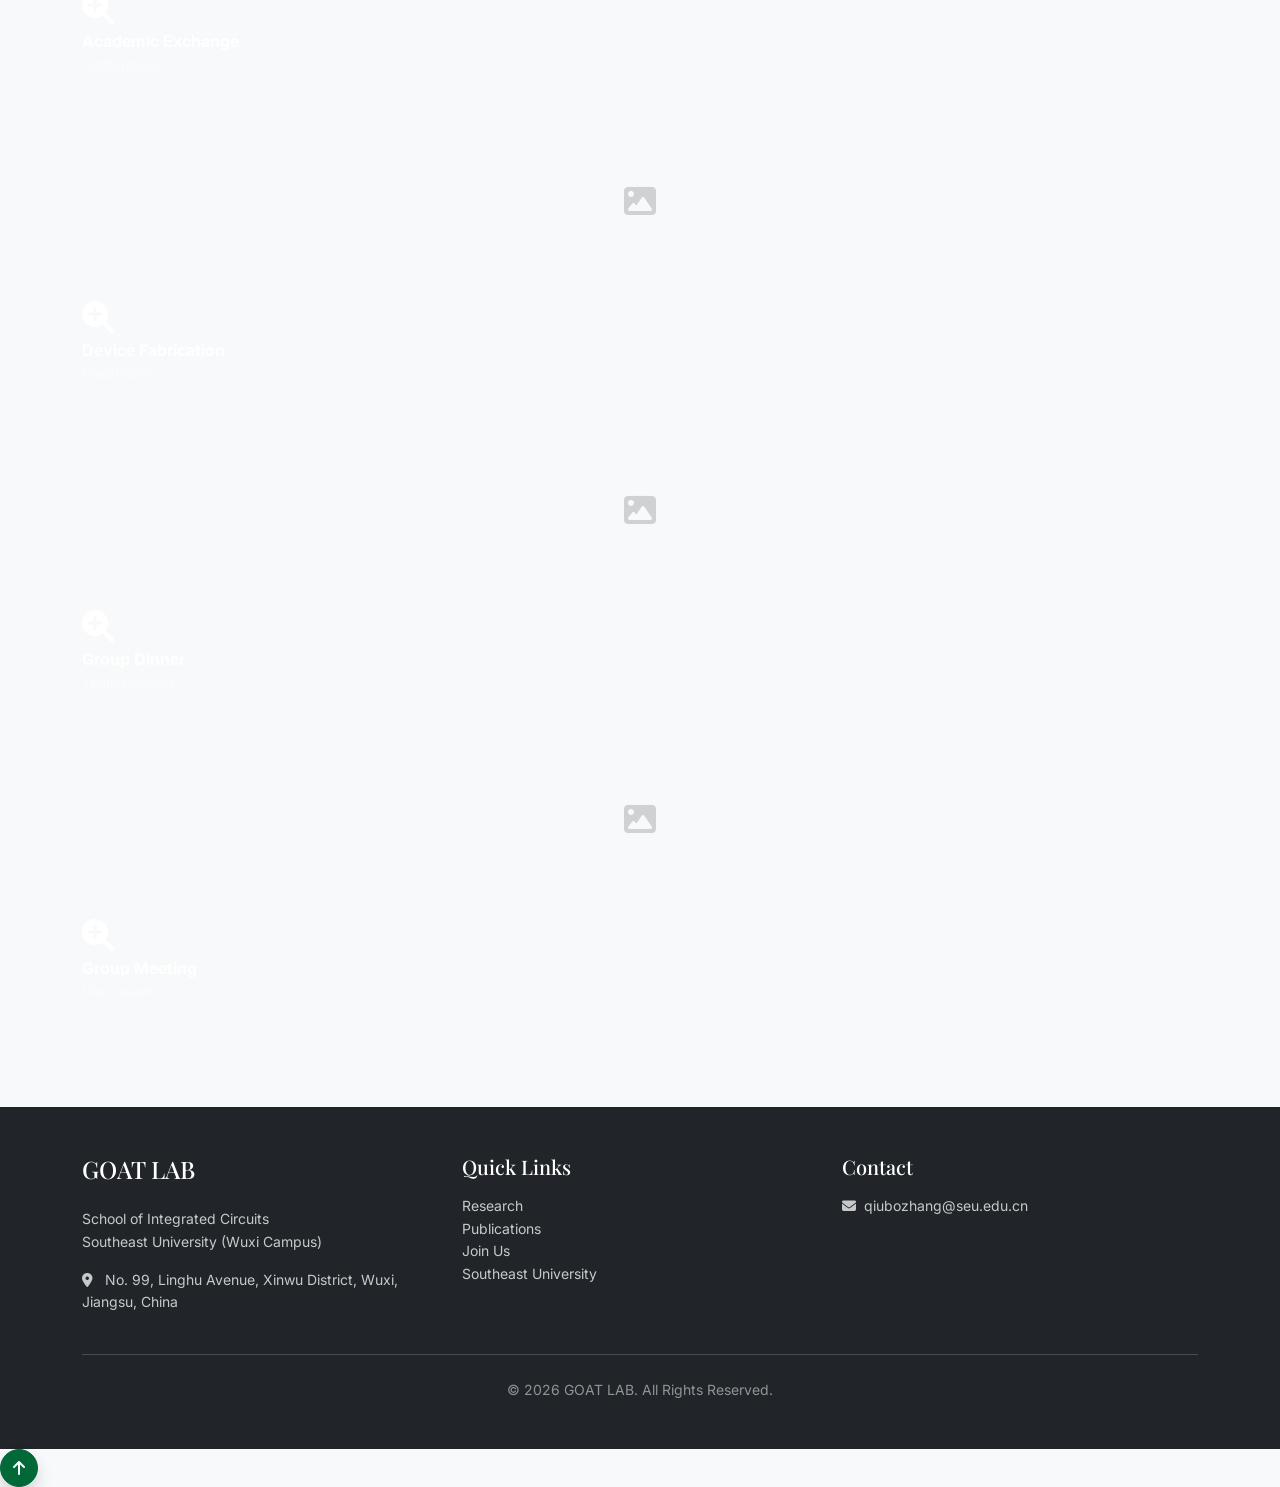
==== commit abfc5b15: "Add files via upload" ====
--- a/gallery.html
+++ b/gallery.html
@@ -83,6 +83,7 @@
                 </div>
             </div>
         </div>
+        <div class="atomic-bg-pattern"></div>
     </header>
 
     <!-- Gallery Section -->
--- a/style.css
+++ b/style.css
@@ -213,4 +213,55 @@
     border-radius: 50%;
     animation: spin 1s linear infinite;
 }
-@keyframes spin { 0% { transform: rotate(0deg); } 100% { transform: rotate(360deg); } }+@keyframes spin { 0% { transform: rotate(0deg); } 100% { transform: rotate(360deg); } }
+/* =========================================
+   优化5：原子背景纹理 (Atomic Background Pattern)
+   ========================================= */
+
+/* 1. 加固页头容器，防止纹理溢出，并确保内容分层 */
+.page-header {
+    position: relative;
+    overflow: hidden; /* 防止巨型原子模型溢出边界 */
+}
+
+/* 2. 确保文字内容在纹理上方，绝对不会被遮挡 */
+.page-header .container {
+    position: relative;
+    z-index: 2;
+}
+
+/* 3. 纹理暗纹核心样式 */
+.atomic-bg-pattern {
+    position: absolute;
+    top: 0;
+    left: 0;
+    width: 100%;
+    height: 100%;
+    z-index: 1;
+    opacity: 0.12; /* 严格控制透明度，若隐若现，保证白字标题清晰可读 */
+    pointer-events: none; /* 穿透鼠标事件，不影响页面任何点击操作 */
+    
+    /* 使用内联 SVG 编码绘制晶格与原子轨道 */
+    background-image: 
+        /* 第一层：无限平铺的纳米级晶格线与晶格点 */
+        url("data:image/svg+xml,%3Csvg xmlns='http://www.w3.org/2000/svg' width='80' height='80' viewBox='0 0 80 80'%3E%3Cg fill='none' stroke='%23ffffff' stroke-width='0.5' stroke-opacity='0.2'%3E%3Cpath d='M0 0h80v80H0z'/%3E%3Ccircle cx='40' cy='40' r='1.5' fill='%23ffffff' fill-opacity='0.4'/%3E%3Ccircle cx='0' cy='0' r='1' fill='%23ffffff' fill-opacity='0.4'/%3E%3Ccircle cx='80' cy='0' r='1' fill='%23ffffff' fill-opacity='0.4'/%3E%3Ccircle cx='0' cy='80' r='1' fill='%23ffffff' fill-opacity='0.4'/%3E%3Ccircle cx='80' cy='80' r='1' fill='%23ffffff' fill-opacity='0.4'/%3E%3C/g%3E%3C/svg%3E"),
+        /* 第二层：右侧不平铺的巨型经典原子模型（包含原子核与3条电子轨道） */
+        url("data:image/svg+xml,%3Csvg xmlns='http://www.w3.org/2000/svg' width='400' height='400' viewBox='0 0 400 400'%3E%3Cg fill='none' stroke='%23ffffff' stroke-width='1.2' stroke-opacity='0.6'%3E%3Ccircle cx='200' cy='200' r='10' fill='%23ffffff' fill-opacity='0.3'/%3E%3Cellipse cx='200' cy='200' rx='130' ry='45' transform='rotate(0 200 200)'/%3E%3Cellipse cx='200' cy='200' rx='130' ry='45' transform='rotate(60 200 200)'/%3E%3Cellipse cx='200' cy='200' rx='130' ry='45' transform='rotate(120 200 200)'/%3E%3Ccircle cx='200' cy='75' r='3.5' fill='%23ffffff'/%3E%3Ccircle cx='95' cy='260' r='3.5' fill='%23ffffff'/%3E%3Ccircle cx='305' cy='260' r='3.5' fill='%23ffffff'/%3E%3C/g%3E%3C/svg%3E");
+    
+    /* 第一层全屏平铺，第二层靠右侧 10% 垂直居中显示 */
+    background-position: center center, right 10% center;
+    background-repeat: repeat, no-repeat;
+    background-size: auto, 280px 280px;
+}
+
+/* 4. 移动端响应式适配 */
+@media (max-width: 768px) {
+    .atomic-bg-pattern {
+        /* 手机端屏幕小，去掉巨型原子，只留纯晶格微细暗纹，防止视觉过于杂乱 */
+        background-image: url("data:image/svg+xml,%3Csvg xmlns='http://www.w3.org/2000/svg' width='60' height='60' viewBox='0 0 60 60'%3E%3Cg fill='none' stroke='%23ffffff' stroke-width='0.5' stroke-opacity='0.15'%3E%3Cpath d='M0 0h60v60H0z'/%3E%3Ccircle cx='30' cy='30' r='1' fill='%23ffffff' fill-opacity='0.3'/%3E%3C/g%3E%3C/svg%3E");
+        background-position: center center;
+        background-repeat: repeat;
+        background-size: auto;
+        opacity: 0.08;
+    }
+}
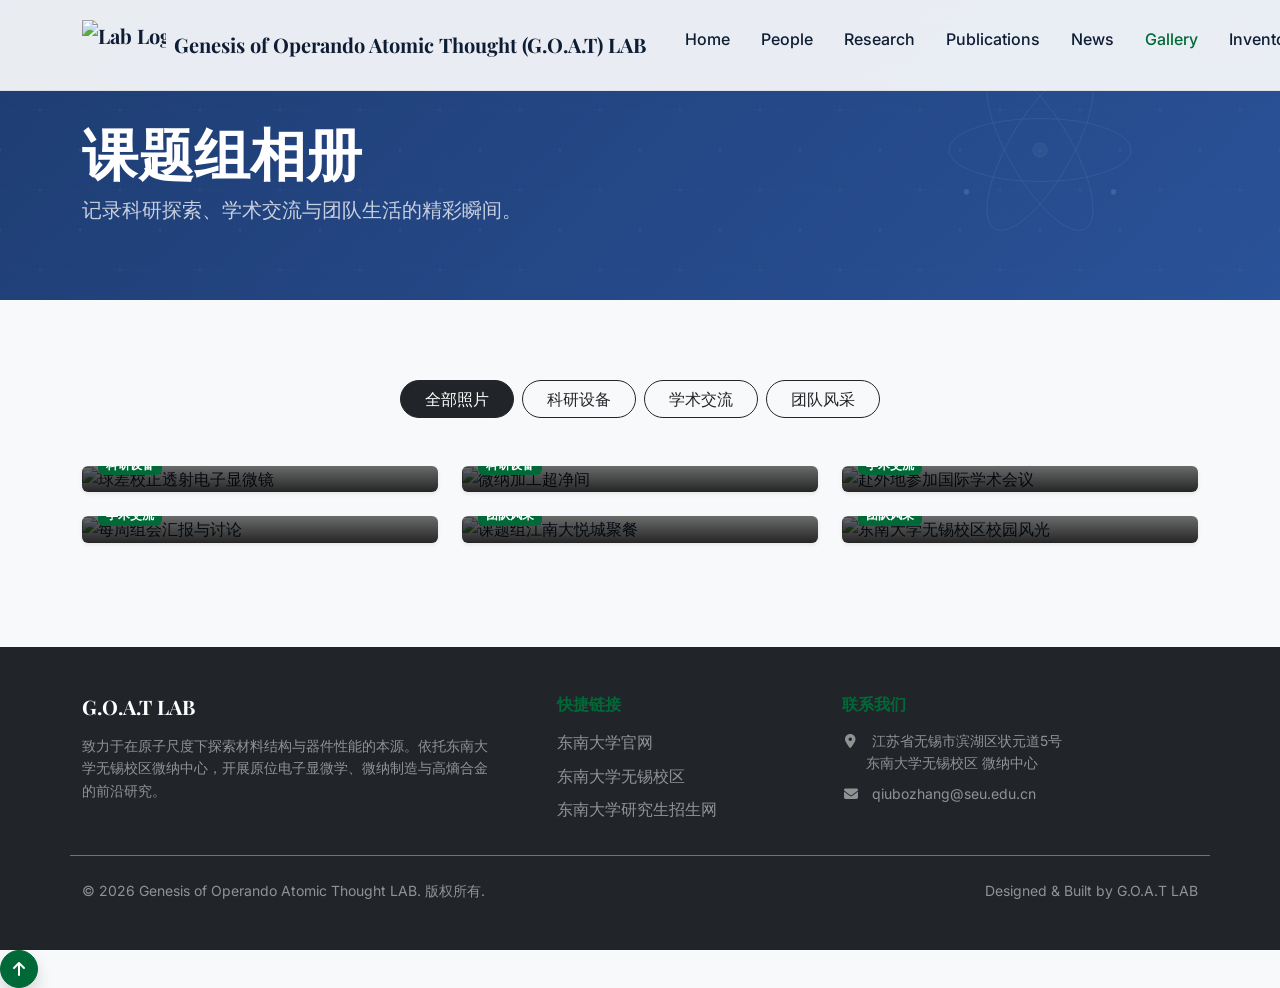
==== commit c109c1c4: "Add files via upload" ====
--- a/gallery.html
+++ b/gallery.html
@@ -78,8 +78,8 @@
         <div class="container position-relative z-2">
             <div class="row">
                 <div class="col-md-8" data-aos="fade-right">
-                    <h1 class="display-4 font-serif fw-bold">Life at Zhang Group</h1>
-                    <p class="lead opacity-75">Research Facilities, Academic Events, and Team Life.</p>
+                    <h1 class="display-4 font-serif fw-bold">课题组相册</h1>
+                    <p class="lead opacity-75">记录科研探索、学术交流与团队生活的精彩瞬间。</p>
                 </div>
             </div>
         </div>
@@ -90,149 +90,28 @@
     <section class="py-section">
         <div class="container">
 
-            <!-- Filters (分类按钮) -->
             <div class="row mb-5" data-aos="fade-up">
                 <div class="col-12 text-center">
                     <div class="btn-group filter-group" role="group">
                         <button type="button" class="btn btn-outline-dark active filter-btn rounded-pill px-4 mx-1"
-                            data-filter="all">All</button>
+                            data-filter="all">全部照片</button>
                         <button type="button" class="btn btn-outline-dark filter-btn rounded-pill px-4 mx-1"
-                            data-filter="lab">Facility</button>
+                            data-filter="equipment">科研设备</button>
                         <button type="button" class="btn btn-outline-dark filter-btn rounded-pill px-4 mx-1"
-                            data-filter="events">Events</button>
+                            data-filter="academic">学术交流</button>
                         <button type="button" class="btn btn-outline-dark filter-btn rounded-pill px-4 mx-1"
-                            data-filter="life">Life</button>
+                            data-filter="life">团队风采</button>
                     </div>
                 </div>
             </div>
 
-            <!-- Masonry Grid -->
-            <div class="gallery-grid" id="galleryGrid">
+            <div class="row" id="gallery-grid">
+                <div class="col-12 text-center text-muted py-5">
+                    <div class="spinner-border text-seu-green mb-3" role="status"></div>
+                    <p>正在加载相册数据...</p>
+                </div>
+            </div>
 
-                <!-- 增加gallery时增加这一项 -->
-                <!-- 修改category:lab实验室,life团建,events活动 -->
-                <div class="gallery-item lab mb-4" data-aos="fade-up">
-                    <!-- 修改大图链接、相关信息 -->
-                    <a href="images/gallery_1.png" class="glightbox gallery-card" data-gallery="lab-gallery"
-                        data-title="Advanced TEM Facility"
-                        data-description="Our state-of-the-art Aberration-Corrected Transmission Electron Microscope used for atomic-scale imaging.">
-                        <!-- 修改小图链接 -->
-                        <img src="images/gallery_1.png" alt="TEST FOR ADDING" class="img-fluid" loading="lazy">
-                        <div class="gallery-overlay">
-                            <div class="overlay-content">
-                                <i class="fas fa-search-plus fa-2x text-white mb-2"></i>
-                                <!-- 修改图名 -->
-                                <h6 class="text-white fw-bold mb-0">TEST FOR ADDING</h6>
-                                <!-- 修改备注 -->
-                                <small class="text-white-50">It's a test.</small>
-                            </div>
-                        </div>
-                    </a>
-                </div>
-
-                <!-- Item 1: Lab Facility -->
-                <div class="gallery-item lab mb-4" data-aos="fade-up">
-                    <a href="https://images.unsplash.com/photo-1581093588401-fbb07586547a?q=80&w=2000"
-                        class="glightbox gallery-card" data-gallery="lab-gallery" data-title="Advanced TEM Facility"
-                        data-description="Our state-of-the-art Aberration-Corrected Transmission Electron Microscope used for atomic-scale imaging.">
-                        <img src="https://images.unsplash.com/photo-1581093588401-fbb07586547a?q=80&w=2000&auto=format&fit=crop"
-                            alt="TEM Facility" class="img-fluid" loading="lazy">
-                        <div class="gallery-overlay">
-                            <div class="overlay-content">
-                                <i class="fas fa-search-plus fa-2x text-white mb-2"></i>
-                                <h6 class="text-white fw-bold mb-0">TEM Facility</h6>
-                                <small class="text-white-50">Instrumentation</small>
-                            </div>
-                        </div>
-                    </a>
-                </div>
-
-                <!-- Item 2: Campus Life -->
-                <div class="gallery-item life mb-4" data-aos="fade-up">
-                    <a href="https://images.unsplash.com/photo-1596496356938-a2a198c3d964?q=80&w=2071"
-                        class="glightbox gallery-card" data-gallery="lab-gallery" data-title="SEU Wuxi Campus"
-                        data-description="The beautiful environment of Southeast University Wuxi Campus, providing a quiet place for research.">
-                        <img src="https://images.unsplash.com/photo-1596496356938-a2a198c3d964?q=80&w=2071&auto=format&fit=crop"
-                            alt="Campus View" class="img-fluid" loading="lazy">
-                        <div class="gallery-overlay">
-                            <div class="overlay-content">
-                                <i class="fas fa-search-plus fa-2x text-white mb-2"></i>
-                                <h6 class="text-white fw-bold mb-0">Wuxi Campus</h6>
-                                <small class="text-white-50">Scenery</small>
-                            </div>
-                        </div>
-                    </a>
-                </div>
-
-                <!-- Item 3: Conference Event -->
-                <div class="gallery-item events mb-4" data-aos="fade-up">
-                    <a href="https://images.unsplash.com/photo-1544531586-fde5298cdd40?q=80&w=2070"
-                        class="glightbox gallery-card" data-gallery="lab-gallery" data-title="International Conference"
-                        data-description="Group members attending the international conference on nanotechnology.">
-                        <img src="https://images.unsplash.com/photo-1544531586-fde5298cdd40?q=80&w=2070&auto=format&fit=crop"
-                            alt="Conference" class="img-fluid" loading="lazy">
-                        <div class="gallery-overlay">
-                            <div class="overlay-content">
-                                <i class="fas fa-search-plus fa-2x text-white mb-2"></i>
-                                <h6 class="text-white fw-bold mb-0">Academic Exchange</h6>
-                                <small class="text-white-50">Conference</small>
-                            </div>
-                        </div>
-                    </a>
-                </div>
-
-                <!-- Item 4: Lab Work -->
-                <div class="gallery-item lab mb-4" data-aos="fade-up">
-                    <a href="https://images.unsplash.com/photo-1574170609519-d1d8d4b71f60?q=80&w=2069"
-                        class="glightbox gallery-card" data-gallery="lab-gallery" data-title="Device Fabrication"
-                        data-description="Cleanroom processing of nanodevices for in-situ experiments.">
-                        <img src="https://images.unsplash.com/photo-1574170609519-d1d8d4b71f60?q=80&w=2069&auto=format&fit=crop"
-                            alt="Wafer" class="img-fluid" loading="lazy">
-                        <div class="gallery-overlay">
-                            <div class="overlay-content">
-                                <i class="fas fa-search-plus fa-2x text-white mb-2"></i>
-                                <h6 class="text-white fw-bold mb-0">Device Fabrication</h6>
-                                <small class="text-white-50">Cleanroom</small>
-                            </div>
-                        </div>
-                    </a>
-                </div>
-
-                <!-- Item 5: Team Building -->
-                <div class="gallery-item life mb-4" data-aos="fade-up">
-                    <a href="https://images.unsplash.com/photo-1511632765486-a01980e01a18?q=80&w=2070"
-                        class="glightbox gallery-card" data-gallery="lab-gallery" data-title="Annual Group Dinner"
-                        data-description="GOAT LAB celebrating a productive year with a team dinner.">
-                        <img src="https://images.unsplash.com/photo-1511632765486-a01980e01a18?q=80&w=2070&auto=format&fit=crop"
-                            alt="Dinner" class="img-fluid" loading="lazy">
-                        <div class="gallery-overlay">
-                            <div class="overlay-content">
-                                <i class="fas fa-search-plus fa-2x text-white mb-2"></i>
-                                <h6 class="text-white fw-bold mb-0">Group Dinner</h6>
-                                <small class="text-white-50">Team Building</small>
-                            </div>
-                        </div>
-                    </a>
-                </div>
-
-                <!-- Item 6: Group Meeting -->
-                <div class="gallery-item lab mb-4" data-aos="fade-up">
-                    <a href="https://images.unsplash.com/photo-1531482615713-2afd69097998?q=80&w=2070"
-                        class="glightbox gallery-card" data-gallery="lab-gallery" data-title="Group Meeting"
-                        data-description="Weekly group meeting discussion and research progress updates.">
-                        <img src="https://images.unsplash.com/photo-1531482615713-2afd69097998?q=80&w=2070&auto=format&fit=crop"
-                            alt="Meeting" class="img-fluid" loading="lazy">
-                        <div class="gallery-overlay">
-                            <div class="overlay-content">
-                                <i class="fas fa-search-plus fa-2x text-white mb-2"></i>
-                                <h6 class="text-white fw-bold mb-0">Group Meeting</h6>
-                                <small class="text-white-50">Discussion</small>
-                            </div>
-                        </div>
-                    </a>
-                </div>
-
-            </div>
         </div>
     </section>
 
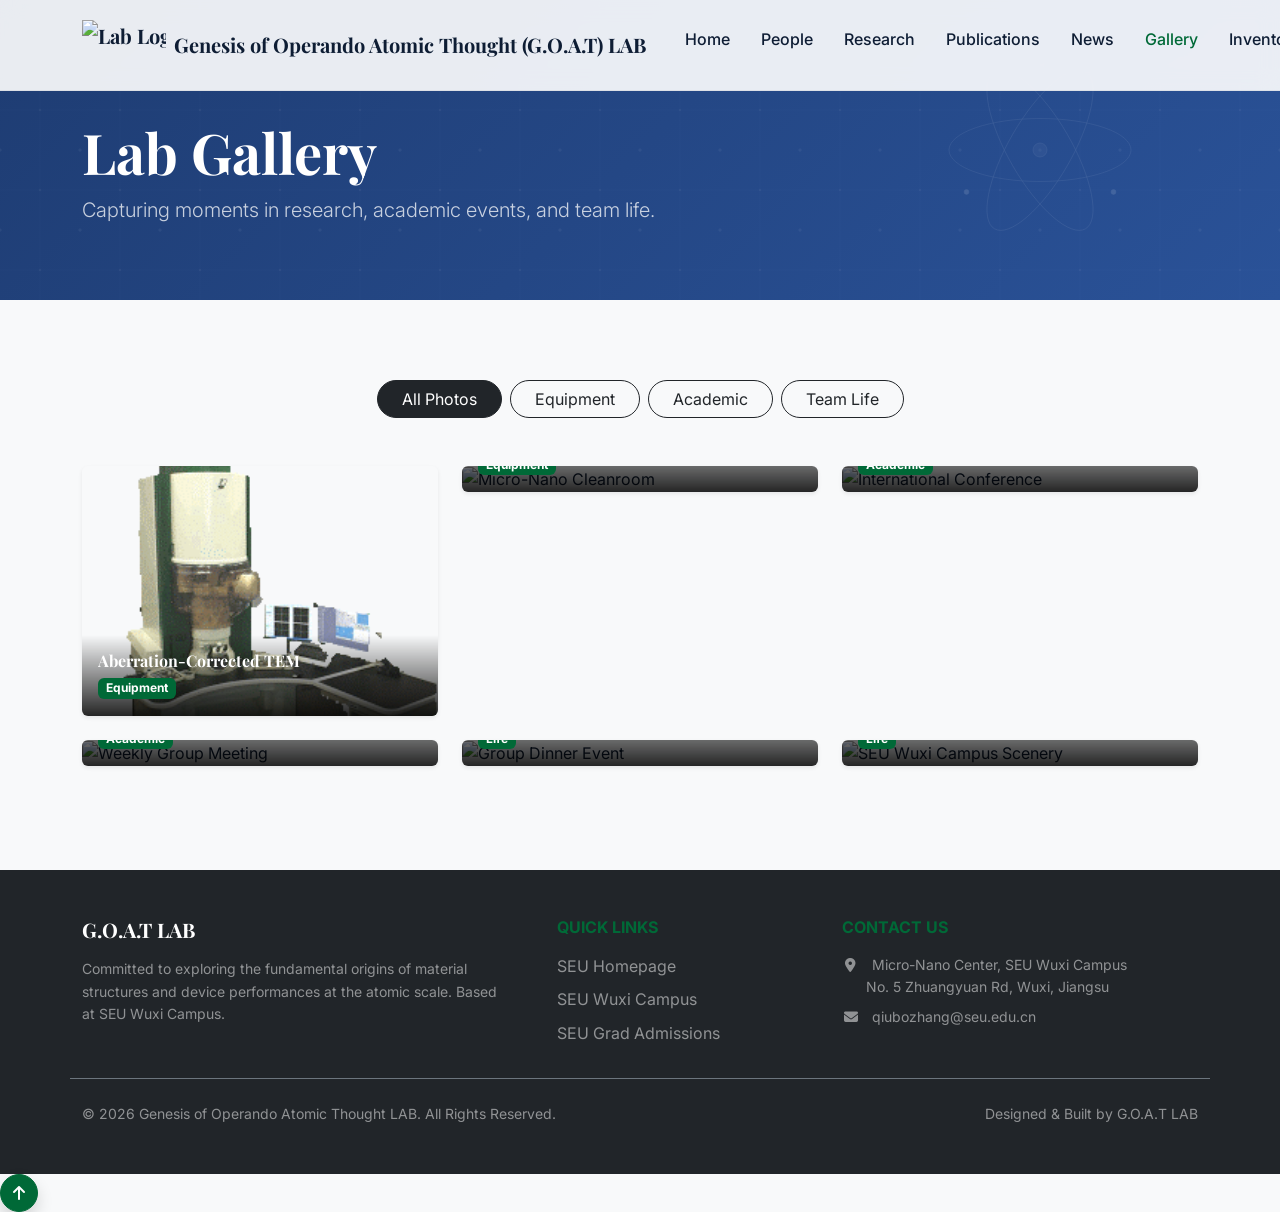
==== commit d72aeda5: "2026-6-9" ====
--- a/gallery.html
+++ b/gallery.html
@@ -78,8 +78,8 @@
         <div class="container position-relative z-2">
             <div class="row">
                 <div class="col-md-8" data-aos="fade-right">
-                    <h1 class="display-4 font-serif fw-bold">课题组相册</h1>
-                    <p class="lead opacity-75">记录科研探索、学术交流与团队生活的精彩瞬间。</p>
+                    <h1 class="display-4 font-serif fw-bold">Lab Gallery</h1>
+                    <p class="lead opacity-75">Capturing moments in research, academic events, and team life.</p>
                 </div>
             </div>
         </div>
@@ -94,13 +94,13 @@
                 <div class="col-12 text-center">
                     <div class="btn-group filter-group" role="group">
                         <button type="button" class="btn btn-outline-dark active filter-btn rounded-pill px-4 mx-1"
-                            data-filter="all">全部照片</button>
+                            data-filter="all">All Photos</button>
                         <button type="button" class="btn btn-outline-dark filter-btn rounded-pill px-4 mx-1"
-                            data-filter="equipment">科研设备</button>
+                            data-filter="equipment">Equipment</button>
                         <button type="button" class="btn btn-outline-dark filter-btn rounded-pill px-4 mx-1"
-                            data-filter="academic">学术交流</button>
+                            data-filter="academic">Academic</button>
                         <button type="button" class="btn btn-outline-dark filter-btn rounded-pill px-4 mx-1"
-                            data-filter="life">团队风采</button>
+                            data-filter="life">Team Life</button>
                     </div>
                 </div>
             </div>
@@ -108,7 +108,7 @@
             <div class="row" id="gallery-grid">
                 <div class="col-12 text-center text-muted py-5">
                     <div class="spinner-border text-seu-green mb-3" role="status"></div>
-                    <p>正在加载相册数据...</p>
+                    <p>Loading gallery data...</p>
                 </div>
             </div>
 
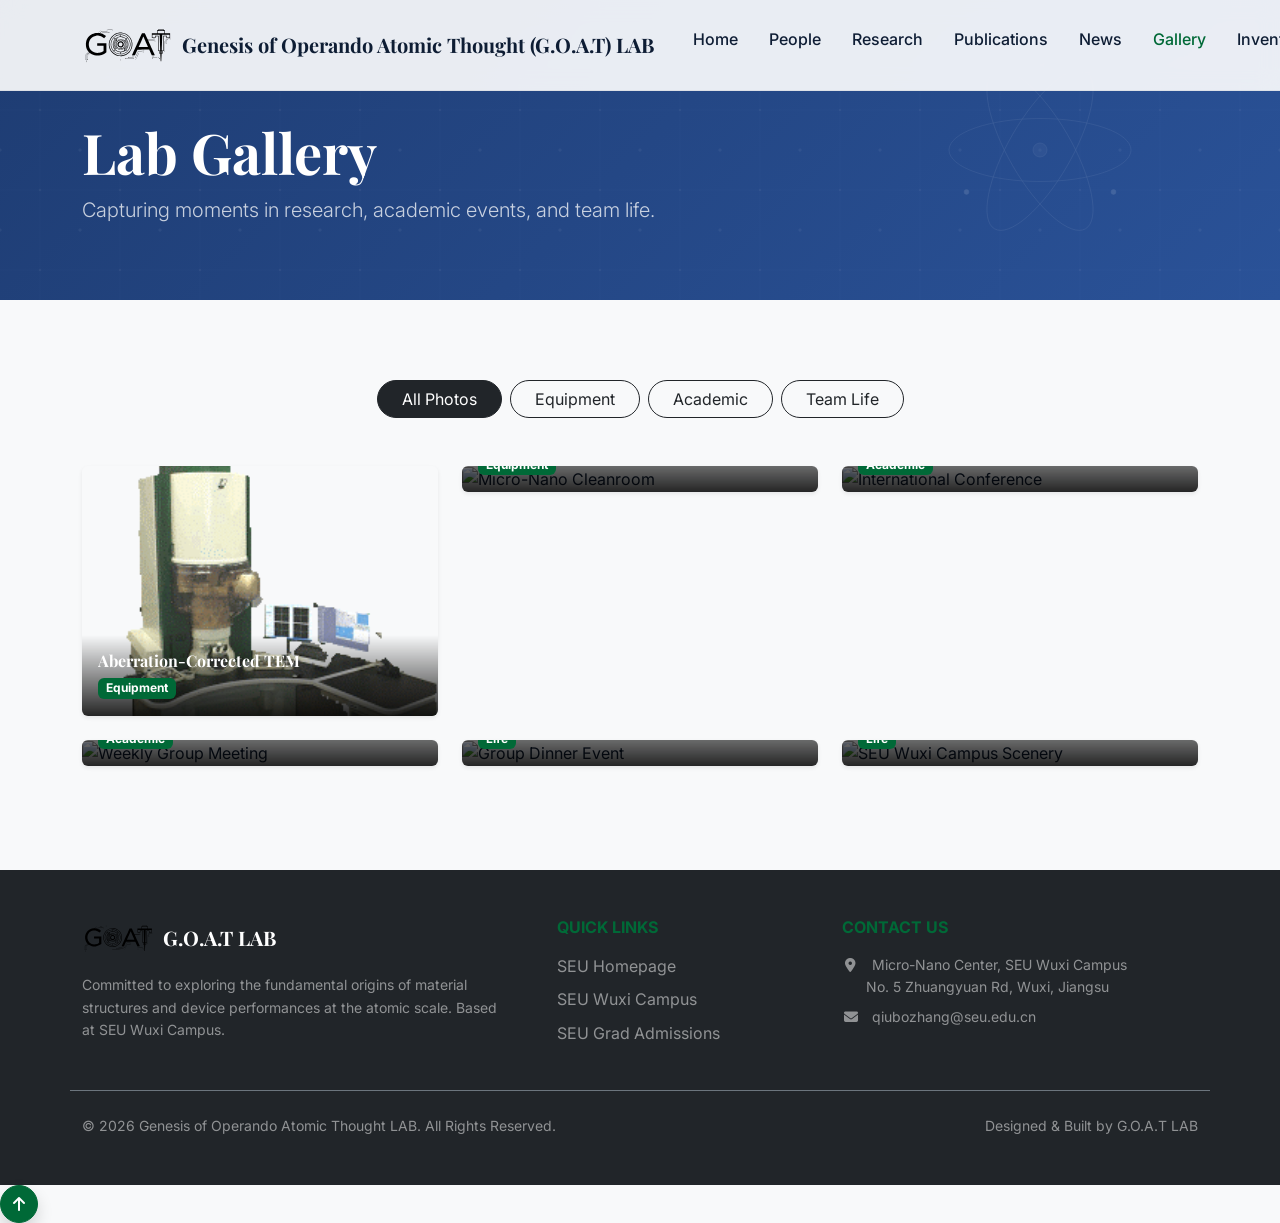
==== commit d1208040: "2026-6-9" ====
--- a/gallery.html
+++ b/gallery.html
@@ -58,9 +58,10 @@
     <nav class="navbar navbar-expand-lg fixed-top navbar-light transition-all" id="mainNav">
         <div class="container">
             <a class="navbar-brand d-flex align-items-center" href="index.html">
-                <img src="images/logo2.png" alt="Lab Logo" class="nav-logo me-2" loading="lazy">
+                <img src="images/logo.svg" alt="Lab Logo" class="nav-logo me-2" loading="lazy">
                 <div class="brand-text">
-                    <span class="group-name">Genesis of Operando Atomic Thought (G.O.A.T) LAB</span>
+                    <span class="group-name d-none d-lg-block">Genesis of Operando Atomic Thought (G.O.A.T) LAB</span>
+                    <span class="group-name d-block d-lg-none">G.O.A.T LAB</span>
                 </div>
             </a>
             <button class="navbar-toggler" type="button" data-bs-toggle="collapse" data-bs-target="#navbarNav">
--- a/style.css
+++ b/style.css
@@ -117,7 +117,8 @@
 
 .hero-section .overlay {
     position: absolute; top: 0; left: 0; width: 100%; height: 100%;
-    background: linear-gradient(180deg, rgba(0,0,0,0.3) 0%, rgba(0,0,0,0.6) 100%);
+    /* 从左侧 80% 黑，向右侧渐变到 10% 黑 */
+    background: linear-gradient(90deg, rgba(0,0,0,0.8) 0%, rgba(0,0,0,0.4) 50%, rgba(0,0,0,0.1) 100%);
     z-index: 1;
 }
 
@@ -264,4 +265,14 @@
         background-size: auto;
         opacity: 0.08;
     }
+}
+/* --- 手机端背景图单独适配 --- */
+@media (max-width: 768px) {
+    .hero-section {
+        background-position: center center !important;
+    }
+    .hero-section .overlay {
+        /* 手机端文字通常居中或全屏，遮罩层改回全局均匀变暗 */
+        background: rgba(0, 0, 0, 0.6) !important;
+    }
 }
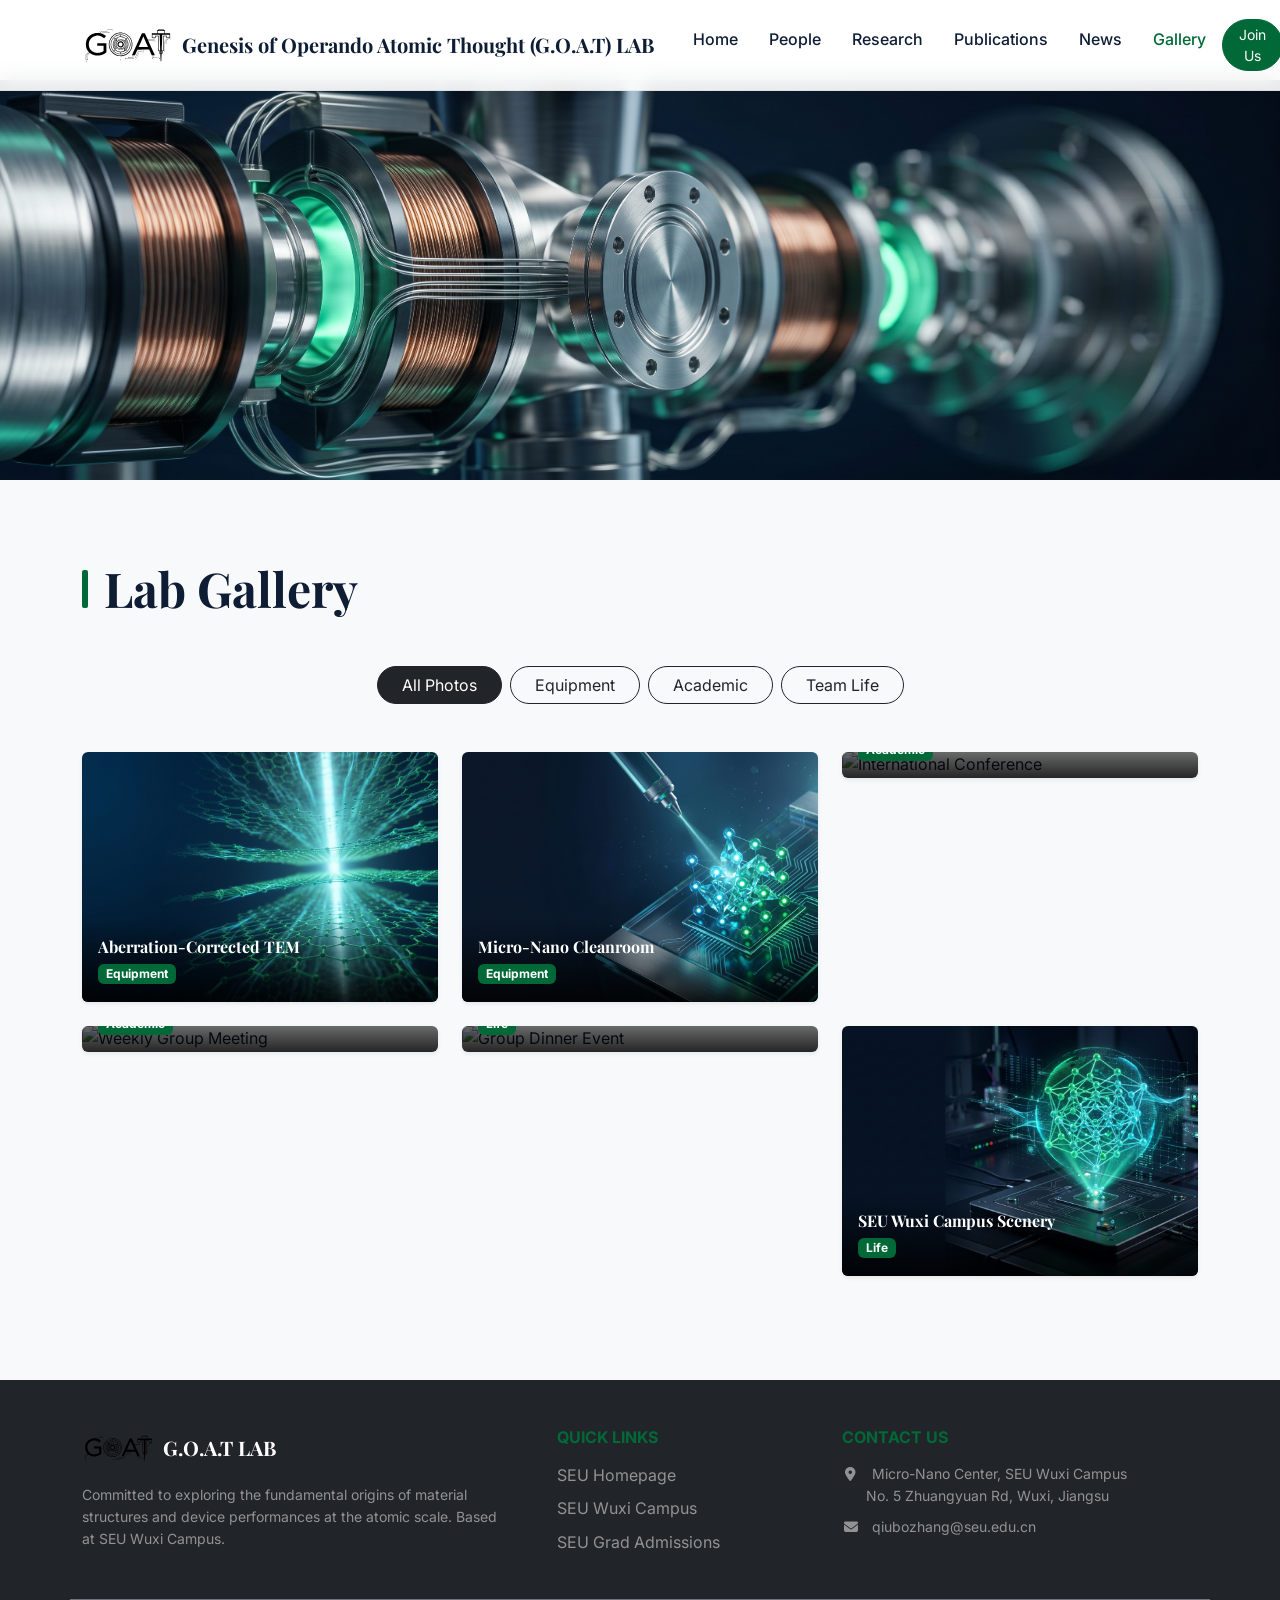
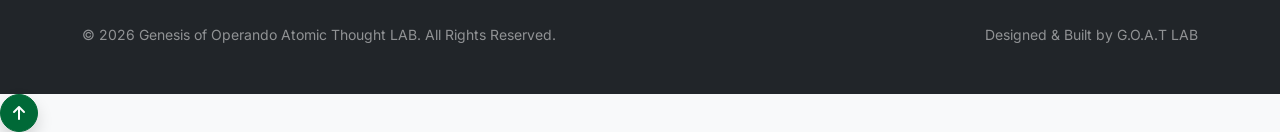
==== commit 222c5294: "2026-6-11" ====
--- a/gallery.html
+++ b/gallery.html
@@ -74,23 +74,15 @@
     </nav>
 
     <!-- Page Header -->
-    <header class="page-header d-flex align-items-center text-white"
-        style="background: linear-gradient(135deg, #1e3c72 0%, #2a5298 100%); height: 300px; padding-top: 60px;">
-        <div class="container position-relative z-2">
-            <div class="row">
-                <div class="col-md-8" data-aos="fade-right">
-                    <h1 class="display-4 font-serif fw-bold">Lab Gallery</h1>
-                    <p class="lead opacity-75">Capturing moments in research, academic events, and team life.</p>
-                </div>
-            </div>
-        </div>
-        <div class="atomic-bg-pattern"></div>
-    </header>
+    <header class="page-header banner-gallery d-flex align-items-center"></header>
 
     <!-- Gallery Section -->
     <section class="py-section">
         <div class="container">
-
+            <div class="mb-5 d-flex align-items-center" data-aos="fade-up">
+                <div class="bg-seu-green me-3" style="width: 6px; height: 38px; border-radius: 2px;"></div>
+                <h1 class="font-serif fw-bold m-0 display-5" style="color: #0e1d34;">Lab Gallery</h1>
+            </div>
             <div class="row mb-5" data-aos="fade-up">
                 <div class="col-12 text-center">
                     <div class="btn-group filter-group" role="group">
--- a/style.css
+++ b/style.css
@@ -53,7 +53,7 @@
 .bg-dark-blue { background-color: var(--dark-blue); color: white; }
 
 /* 文本截断 */
-.text-clamp-2 { display: -webkit-box; -webkit-line-clamp: 2; -webkit-box-orient: vertical; overflow: hidden; }
+.text-clamp-2 { display: -webkit-box; -webkit-line-clamp: 2; line-clamp: 2; -webkit-box-orient: vertical; overflow: hidden; }
 
 /* --- 3. 导航栏 (Navbar) --- */
 #mainNav {
@@ -84,11 +84,29 @@
     color: var(--dark-blue);
     margin-left: 15px;
     position: relative;
+    padding-bottom: 4px; /* 稍微留出一点下划线的空隙 */
 }
 
 #mainNav .nav-link:hover,
 #mainNav .nav-link.active {
     color: var(--seu-green);
+}
+
+/* 新增：下划线基础样式 */
+#mainNav .nav-link::after {
+    content: '';
+    position: absolute;
+    width: 0;
+    height: 2px;
+    bottom: 0;
+    left: 50%; transform: translateX(-50%);
+    background-color: var(--seu-green);
+    transition: width 0.3s ease; /* 控制下划线展开的速度 */
+}
+
+/* 新增：鼠标悬浮及当前激活页面时，下划线展开向右延长至 100% */
+#mainNav .nav-link:hover::after {
+    width: 100%;
 }
 
 /* 按钮样式 */
@@ -117,17 +135,41 @@
 
 .hero-section .overlay {
     position: absolute; top: 0; left: 0; width: 100%; height: 100%;
-    /* 从左侧 80% 黑，向右侧渐变到 10% 黑 */
-    background: linear-gradient(90deg, rgba(0,0,0,0.8) 0%, rgba(0,0,0,0.4) 50%, rgba(0,0,0,0.1) 100%);
+    /*从左侧 50% 黑，向右侧渐变到 0% 黑 */
+    background: linear-gradient(90deg, rgba(0,0,0,0.5) 0%, rgba(0,0,0,0.2) 50%, rgba(0,0,0,0) 100%);
     z-index: 1;
 }
 
+/* 终极版 Banner 容器设置 */
 .page-header {
+    position: relative;
+    /* 新增这一行：用外边距把横幅往下推，避开导航栏的遮挡 */
+    margin-top: 80px;
+    height: 400px; 
     background-size: cover;
-    background-position: center;
-    position: relative;
-    padding-top: 100px; /* 避开固定导航栏 */
-}
+    background-position: right center;
+    background-repeat: no-repeat;
+    background-color: var(--dark-blue);
+}
+
+/* 无缝融合的渐变遮罩 */
+.page-header::before {
+    display: none;
+}
+
+/* 确保文字始终位于最顶层 */
+.page-header .container {
+    position: relative;
+    z-index: 2;
+}
+
+.banner-join { background-image: url('images/banner_join.png'); }
+.banner-news { background-image: url('images/banner_news.png'); }
+.banner-people { background-image: url('images/banner_people.png'); }
+.banner-research { background-image: url('images/banner_research.png'); }
+.banner-inventory { background-image: url('images/banner_inventory.png'); }
+.banner-gallery { background-image: url('images/banner_gallery.png'); }
+.banner-publications { background-image: url('images/banner_publications.png'); }
 
 /* --- 5. 组件样式 --- */
 
@@ -215,64 +257,28 @@
     animation: spin 1s linear infinite;
 }
 @keyframes spin { 0% { transform: rotate(0deg); } 100% { transform: rotate(360deg); } }
-/* =========================================
-   优化5：原子背景纹理 (Atomic Background Pattern)
-   ========================================= */
-
-/* 1. 加固页头容器，防止纹理溢出，并确保内容分层 */
-.page-header {
-    position: relative;
-    overflow: hidden; /* 防止巨型原子模型溢出边界 */
-}
-
-/* 2. 确保文字内容在纹理上方，绝对不会被遮挡 */
-.page-header .container {
-    position: relative;
-    z-index: 2;
-}
-
-/* 3. 纹理暗纹核心样式 */
-.atomic-bg-pattern {
-    position: absolute;
-    top: 0;
-    left: 0;
-    width: 100%;
-    height: 100%;
-    z-index: 1;
-    opacity: 0.12; /* 严格控制透明度，若隐若现，保证白字标题清晰可读 */
-    pointer-events: none; /* 穿透鼠标事件，不影响页面任何点击操作 */
-    
-    /* 使用内联 SVG 编码绘制晶格与原子轨道 */
-    background-image: 
-        /* 第一层：无限平铺的纳米级晶格线与晶格点 */
-        url("data:image/svg+xml,%3Csvg xmlns='http://www.w3.org/2000/svg' width='80' height='80' viewBox='0 0 80 80'%3E%3Cg fill='none' stroke='%23ffffff' stroke-width='0.5' stroke-opacity='0.2'%3E%3Cpath d='M0 0h80v80H0z'/%3E%3Ccircle cx='40' cy='40' r='1.5' fill='%23ffffff' fill-opacity='0.4'/%3E%3Ccircle cx='0' cy='0' r='1' fill='%23ffffff' fill-opacity='0.4'/%3E%3Ccircle cx='80' cy='0' r='1' fill='%23ffffff' fill-opacity='0.4'/%3E%3Ccircle cx='0' cy='80' r='1' fill='%23ffffff' fill-opacity='0.4'/%3E%3Ccircle cx='80' cy='80' r='1' fill='%23ffffff' fill-opacity='0.4'/%3E%3C/g%3E%3C/svg%3E"),
-        /* 第二层：右侧不平铺的巨型经典原子模型（包含原子核与3条电子轨道） */
-        url("data:image/svg+xml,%3Csvg xmlns='http://www.w3.org/2000/svg' width='400' height='400' viewBox='0 0 400 400'%3E%3Cg fill='none' stroke='%23ffffff' stroke-width='1.2' stroke-opacity='0.6'%3E%3Ccircle cx='200' cy='200' r='10' fill='%23ffffff' fill-opacity='0.3'/%3E%3Cellipse cx='200' cy='200' rx='130' ry='45' transform='rotate(0 200 200)'/%3E%3Cellipse cx='200' cy='200' rx='130' ry='45' transform='rotate(60 200 200)'/%3E%3Cellipse cx='200' cy='200' rx='130' ry='45' transform='rotate(120 200 200)'/%3E%3Ccircle cx='200' cy='75' r='3.5' fill='%23ffffff'/%3E%3Ccircle cx='95' cy='260' r='3.5' fill='%23ffffff'/%3E%3Ccircle cx='305' cy='260' r='3.5' fill='%23ffffff'/%3E%3C/g%3E%3C/svg%3E");
-    
-    /* 第一层全屏平铺，第二层靠右侧 10% 垂直居中显示 */
-    background-position: center center, right 10% center;
-    background-repeat: repeat, no-repeat;
-    background-size: auto, 280px 280px;
-}
 
 /* 4. 移动端响应式适配 */
 @media (max-width: 768px) {
-    .atomic-bg-pattern {
-        /* 手机端屏幕小，去掉巨型原子，只留纯晶格微细暗纹，防止视觉过于杂乱 */
-        background-image: url("data:image/svg+xml,%3Csvg xmlns='http://www.w3.org/2000/svg' width='60' height='60' viewBox='0 0 60 60'%3E%3Cg fill='none' stroke='%23ffffff' stroke-width='0.5' stroke-opacity='0.15'%3E%3Cpath d='M0 0h60v60H0z'/%3E%3Ccircle cx='30' cy='30' r='1' fill='%23ffffff' fill-opacity='0.3'/%3E%3C/g%3E%3C/svg%3E");
-        background-position: center center;
-        background-repeat: repeat;
-        background-size: auto;
-        opacity: 0.08;
-    }
-}
-/* --- 手机端背景图单独适配 --- */
-@media (max-width: 768px) {
+    /* 2. 首页 Hero 背景适配 */
     .hero-section {
         background-position: center center !important;
     }
+
     .hero-section .overlay {
         /* 手机端文字通常居中或全屏，遮罩层改回全局均匀变暗 */
-        background: rgba(0, 0, 0, 0.6) !important;
+        background: rgba(0, 0, 0, 0.2) !important;
+    }
+
+    /* 3. 子页面 Header 适配 */
+    .page-header {
+        margin-top: 70px;
+        height: 240px; 
+        background-position: 70% center;
+    }
+    .page-header::before {
+        background: linear-gradient(90deg, 
+                    rgba(14, 29, 52, 0.9) 0%, 
+                    rgba(14, 29, 52, 0.75) 100%);
     }
 }
